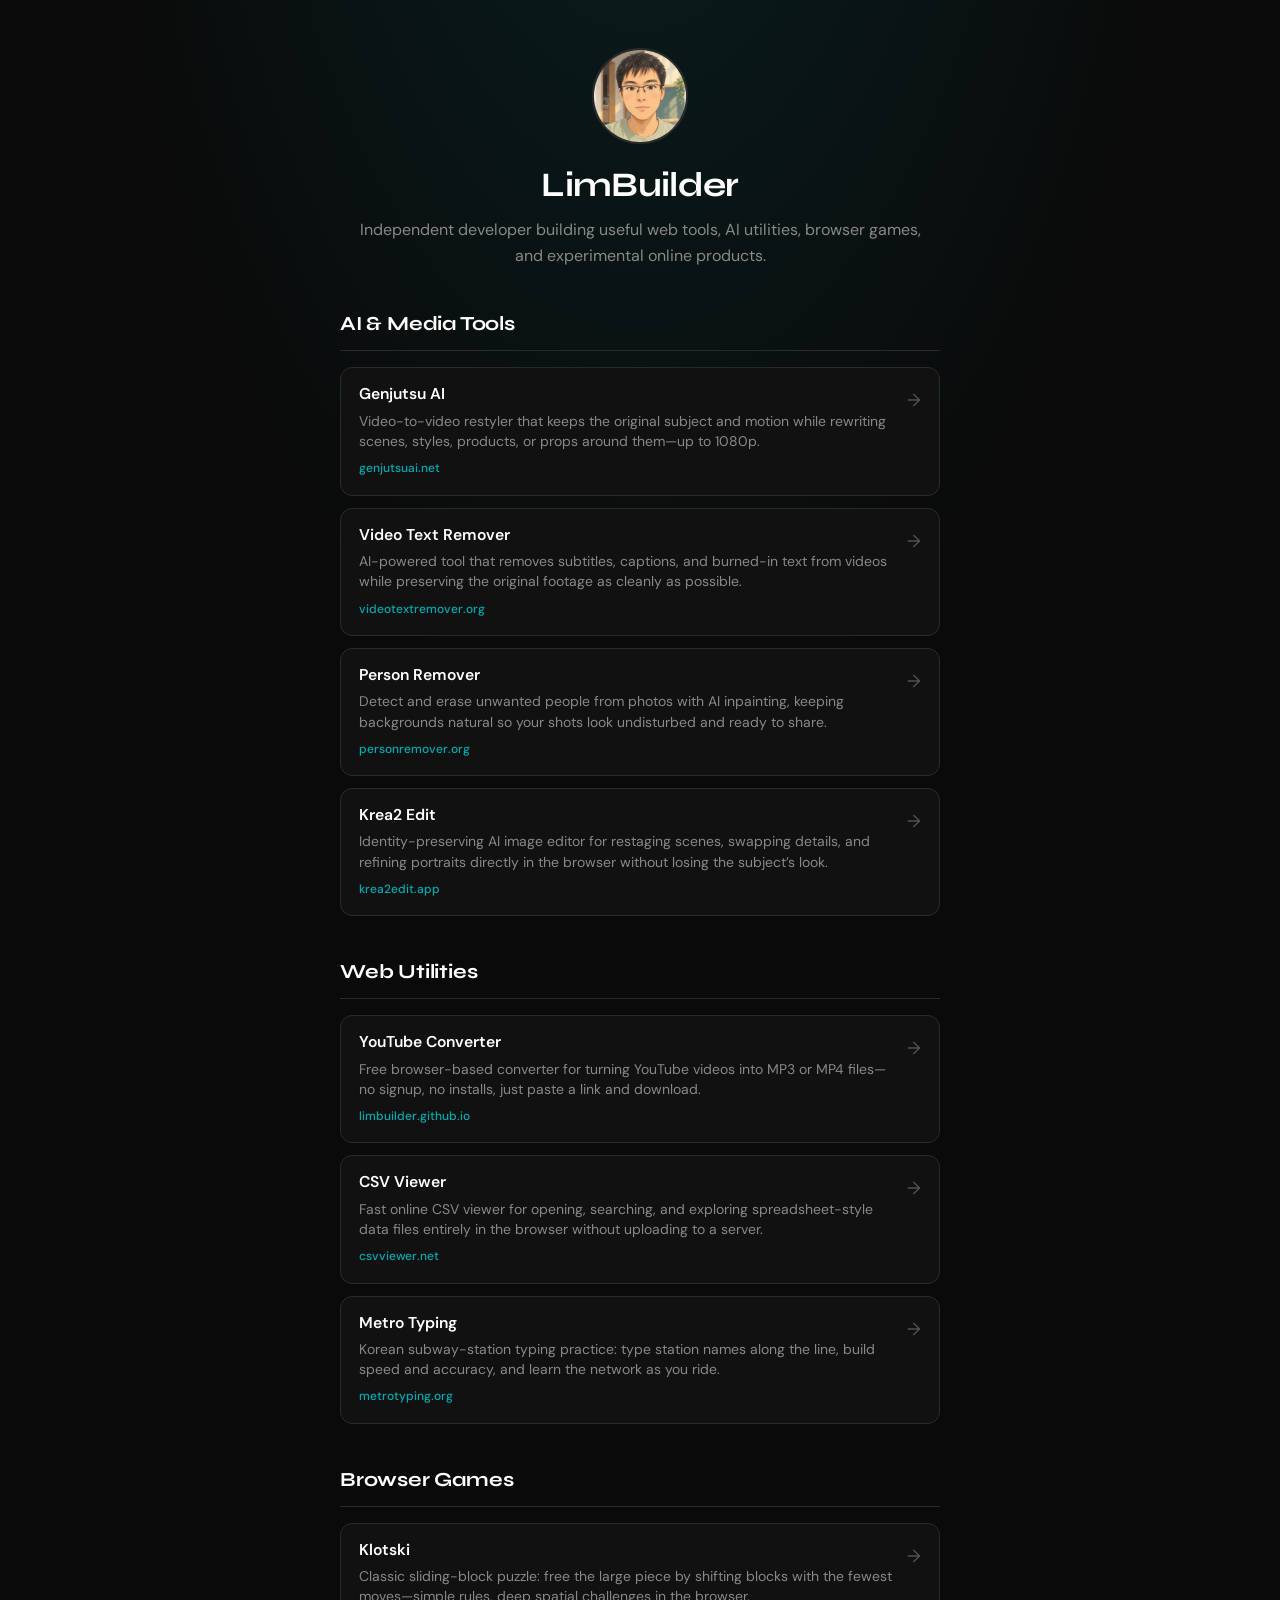
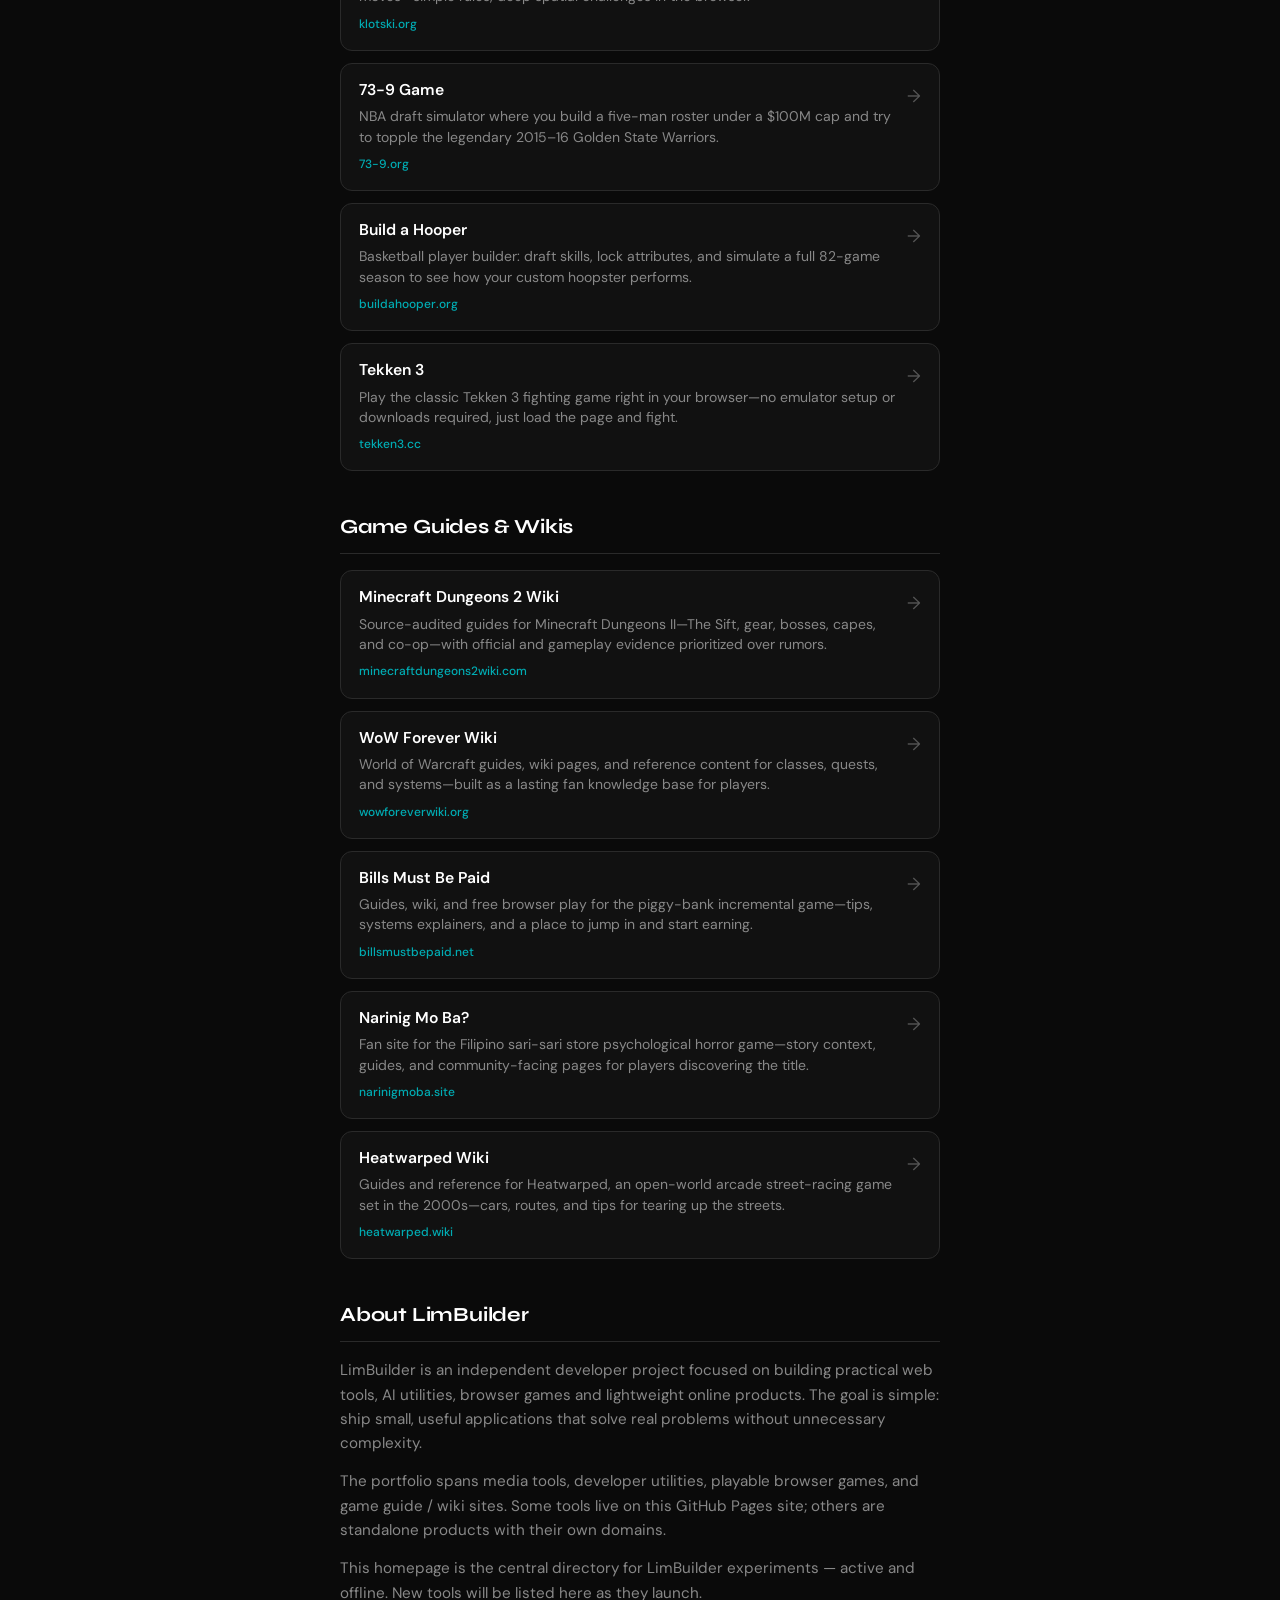
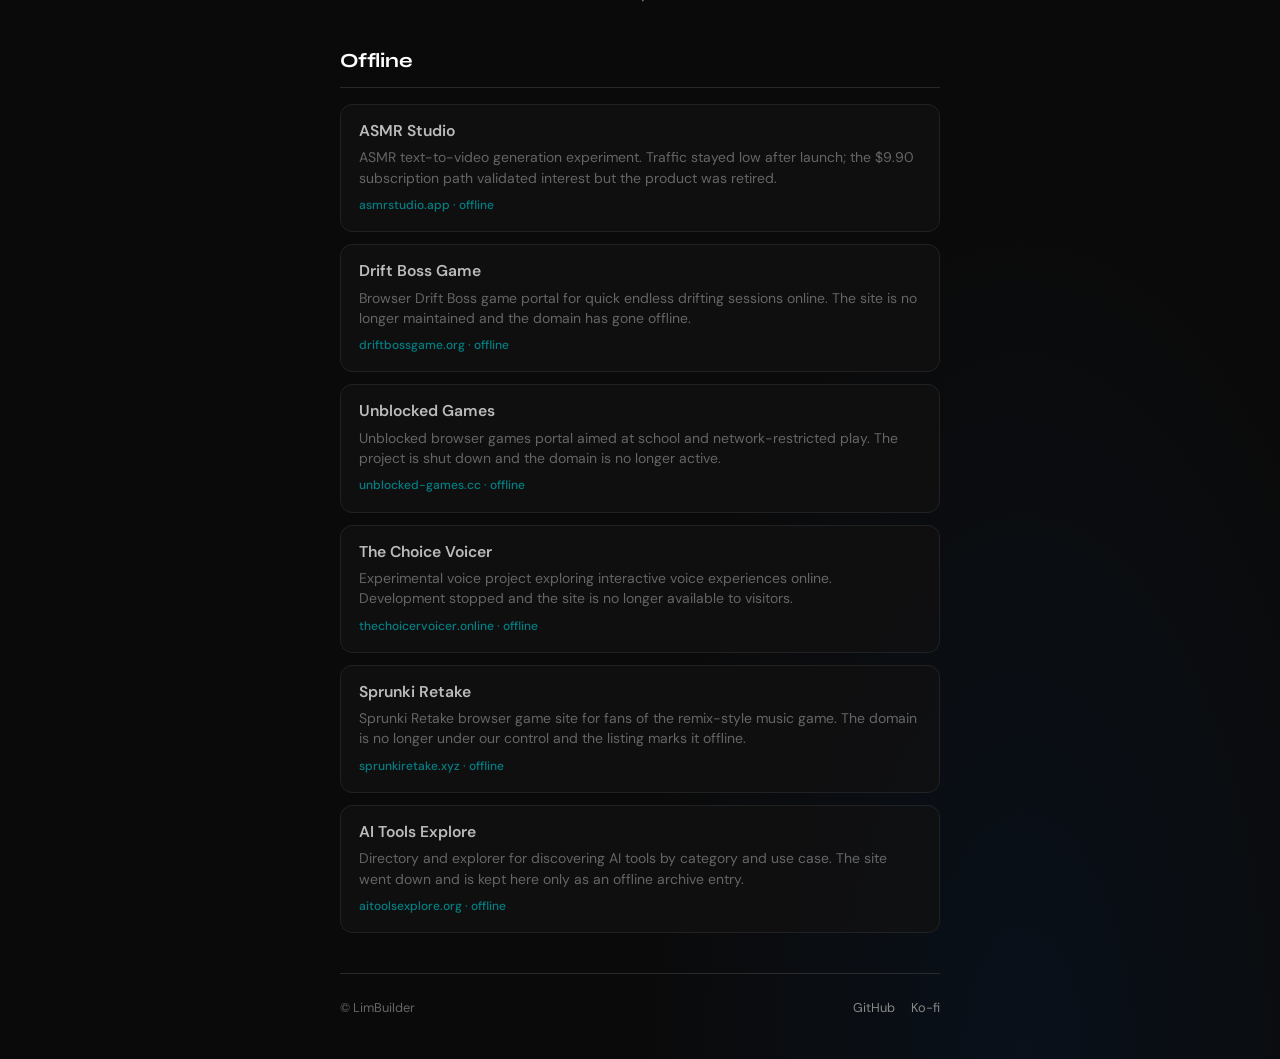
==== index.html @ 2c0d9dbd "feat: tag outbound project links with utm_source=limbuilder Co-authored-by: Cursor <cursoragent@curs" ====
<!DOCTYPE html>
<html lang="en">
<head>
  <meta charset="utf-8">
  <meta name="viewport" content="width=device-width, initial-scale=1">

  <title>LimBuilder - Web Tools, AI Tools &amp; Developer Experiments</title>
  <meta
    name="description"
    content="LimBuilder is an independent developer project hub featuring useful web tools, AI-powered utilities, browser games, and game guides."
  >
  <meta name="robots" content="index, follow">
  <link rel="canonical" href="https://limbuilder.github.io/">

  <meta name="google-site-verification" content="zpI_0-mNkgyWQJL0RUiXkuK_0MgeXlYWRO9-o27cleg">

  <meta property="og:title" content="LimBuilder - Web Tools &amp; AI Experiments">
  <meta
    property="og:description"
    content="Explore web tools, AI utilities, browser games and experimental products built by LimBuilder."
  >
  <meta property="og:url" content="https://limbuilder.github.io/">
  <meta property="og:type" content="website">
  <meta property="og:image" content="https://limbuilder.github.io/assets/images/og-image.png">
  <meta property="og:image:width" content="1280">
  <meta property="og:image:height" content="720">
  <meta property="og:site_name" content="LimBuilder">

  <meta name="twitter:card" content="summary_large_image">
  <meta name="twitter:title" content="LimBuilder - Web Tools &amp; AI Experiments">
  <meta
    name="twitter:description"
    content="Useful web tools, AI-powered utilities, browser games and developer experiments."
  >
  <meta name="twitter:image" content="https://limbuilder.github.io/assets/images/og-image.png">

  <link rel="icon" href="/assets/images/favicon.png" type="image/png">
  <link rel="preconnect" href="https://fonts.googleapis.com">
  <link rel="preconnect" href="https://fonts.gstatic.com" crossorigin>
  <link href="https://fonts.googleapis.com/css2?family=DM+Sans:opsz,wght@9..40,400;9..40,500;9..40,600&family=Syne:wght@600;700&display=swap" rel="stylesheet">
  <link rel="stylesheet" href="/assets/css/main.css">

  <script type="application/ld+json">
  {
    "@context": "https://schema.org",
    "@type": "WebSite",
    "name": "LimBuilder",
    "url": "https://limbuilder.github.io/",
    "description": "Web tools, AI utilities, browser games and developer experiments."
  }
  </script>
</head>
<body>
  <div class="page">
    <header>
      <img
        class="avatar"
        src="/assets/images/avatar.png"
        width="96"
        height="96"
        alt="LimBuilder avatar"
      >
      <h1>LimBuilder</h1>
      <p class="intro">
        Independent developer building useful web tools, AI utilities,
        browser games, and experimental online products.
      </p>
    </header>

    <main>
      <section aria-labelledby="ai-heading">
        <h2 id="ai-heading">AI &amp; Media Tools</h2>
        <ul class="projects">
          <li>
            <article>
              <a href="https://genjutsuai.net/?utm_source=limbuilder&utm_medium=referral" target="_blank" rel="noopener noreferrer">
                <div>
                  <h3>Genjutsu AI</h3>
                  <p class="desc">
                    Video-to-video restyler that keeps the original subject and motion while rewriting scenes, styles, products, or props around them—up to 1080p.
                  </p>
                  <span class="meta">genjutsuai.net</span>
                </div>
                <span class="arrow" aria-hidden="true">→</span>
              </a>
            </article>
          </li>
          <li>
            <article>
              <a href="https://videotextremover.org/?utm_source=limbuilder&utm_medium=referral" target="_blank" rel="noopener noreferrer">
                <div>
                  <h3>Video Text Remover</h3>
                  <p class="desc">
                    AI-powered tool that removes subtitles, captions, and burned-in text from videos while preserving the original footage as cleanly as possible.
                  </p>
                  <span class="meta">videotextremover.org</span>
                </div>
                <span class="arrow" aria-hidden="true">→</span>
              </a>
            </article>
          </li>
          <li>
            <article>
              <a href="https://personremover.org/?utm_source=limbuilder&utm_medium=referral" target="_blank" rel="noopener noreferrer">
                <div>
                  <h3>Person Remover</h3>
                  <p class="desc">
                    Detect and erase unwanted people from photos with AI inpainting, keeping backgrounds natural so your shots look undisturbed and ready to share.
                  </p>
                  <span class="meta">personremover.org</span>
                </div>
                <span class="arrow" aria-hidden="true">→</span>
              </a>
            </article>
          </li>
          <li>
            <article>
              <a href="https://krea2edit.app/?utm_source=limbuilder&utm_medium=referral" target="_blank" rel="noopener noreferrer">
                <div>
                  <h3>Krea2 Edit</h3>
                  <p class="desc">
                    Identity-preserving AI image editor for restaging scenes, swapping details, and refining portraits directly in the browser without losing the subject’s look.
                  </p>
                  <span class="meta">krea2edit.app</span>
                </div>
                <span class="arrow" aria-hidden="true">→</span>
              </a>
            </article>
          </li>
        </ul>
      </section>

      <section aria-labelledby="tools-heading">
        <h2 id="tools-heading">Web Utilities</h2>
        <ul class="projects">
          <li>
            <article>
              <a href="/yt-converter/">
                <div>
                  <h3>YouTube Converter</h3>
                  <p class="desc">
                    Free browser-based converter for turning YouTube videos into MP3 or MP4 files—no signup, no installs, just paste a link and download.
                  </p>
                  <span class="meta">limbuilder.github.io</span>
                </div>
                <span class="arrow" aria-hidden="true">→</span>
              </a>
            </article>
          </li>
          <li>
            <article>
              <a href="https://csvviewer.net/?utm_source=limbuilder&utm_medium=referral" target="_blank" rel="noopener noreferrer">
                <div>
                  <h3>CSV Viewer</h3>
                  <p class="desc">
                    Fast online CSV viewer for opening, searching, and exploring spreadsheet-style data files entirely in the browser without uploading to a server.
                  </p>
                  <span class="meta">csvviewer.net</span>
                </div>
                <span class="arrow" aria-hidden="true">→</span>
              </a>
            </article>
          </li>
          <li>
            <article>
              <a href="https://metrotyping.org/?utm_source=limbuilder&utm_medium=referral" target="_blank" rel="noopener noreferrer">
                <div>
                  <h3>Metro Typing</h3>
                  <p class="desc">
                    Korean subway-station typing practice: type station names along the line, build speed and accuracy, and learn the network as you ride.
                  </p>
                  <span class="meta">metrotyping.org</span>
                </div>
                <span class="arrow" aria-hidden="true">→</span>
              </a>
            </article>
          </li>
        </ul>
      </section>

      <section aria-labelledby="games-heading">
        <h2 id="games-heading">Browser Games</h2>
        <ul class="projects">
          <li>
            <article>
              <a href="https://klotski.org/?utm_source=limbuilder&utm_medium=referral" target="_blank" rel="noopener noreferrer">
                <div>
                  <h3>Klotski</h3>
                  <p class="desc">
                    Classic sliding-block puzzle: free the large piece by shifting blocks with the fewest moves—simple rules, deep spatial challenges in the browser.
                  </p>
                  <span class="meta">klotski.org</span>
                </div>
                <span class="arrow" aria-hidden="true">→</span>
              </a>
            </article>
          </li>
          <li>
            <article>
              <a href="https://73-9.org/?utm_source=limbuilder&utm_medium=referral" target="_blank" rel="noopener noreferrer">
                <div>
                  <h3>73-9 Game</h3>
                  <p class="desc">
                    NBA draft simulator where you build a five-man roster under a $100M cap and try to topple the legendary 2015–16 Golden State Warriors.
                  </p>
                  <span class="meta">73-9.org</span>
                </div>
                <span class="arrow" aria-hidden="true">→</span>
              </a>
            </article>
          </li>
          <li>
            <article>
              <a href="https://buildahooper.org/?utm_source=limbuilder&utm_medium=referral" target="_blank" rel="noopener noreferrer">
                <div>
                  <h3>Build a Hooper</h3>
                  <p class="desc">
                    Basketball player builder: draft skills, lock attributes, and simulate a full 82-game season to see how your custom hoopster performs.
                  </p>
                  <span class="meta">buildahooper.org</span>
                </div>
                <span class="arrow" aria-hidden="true">→</span>
              </a>
            </article>
          </li>
          <li>
            <article>
              <a href="https://tekken3.cc/?utm_source=limbuilder&utm_medium=referral" target="_blank" rel="noopener noreferrer">
                <div>
                  <h3>Tekken 3</h3>
                  <p class="desc">
                    Play the classic Tekken 3 fighting game right in your browser—no emulator setup or downloads required, just load the page and fight.
                  </p>
                  <span class="meta">tekken3.cc</span>
                </div>
                <span class="arrow" aria-hidden="true">→</span>
              </a>
            </article>
          </li>
        </ul>
      </section>

      <section aria-labelledby="wikis-heading">
        <h2 id="wikis-heading">Game Guides &amp; Wikis</h2>
        <ul class="projects">
          <li>
            <article>
              <a href="https://minecraftdungeons2wiki.com/?utm_source=limbuilder&utm_medium=referral" target="_blank" rel="noopener noreferrer">
                <div>
                  <h3>Minecraft Dungeons 2 Wiki</h3>
                  <p class="desc">
                    Source-audited guides for Minecraft Dungeons II—The Sift, gear, bosses, capes, and co-op—with official and gameplay evidence prioritized over rumors.
                  </p>
                  <span class="meta">minecraftdungeons2wiki.com</span>
                </div>
                <span class="arrow" aria-hidden="true">→</span>
              </a>
            </article>
          </li>
          <li>
            <article>
              <a href="https://wowforeverwiki.org/?utm_source=limbuilder&utm_medium=referral" target="_blank" rel="noopener noreferrer">
                <div>
                  <h3>WoW Forever Wiki</h3>
                  <p class="desc">
                    World of Warcraft guides, wiki pages, and reference content for classes, quests, and systems—built as a lasting fan knowledge base for players.
                  </p>
                  <span class="meta">wowforeverwiki.org</span>
                </div>
                <span class="arrow" aria-hidden="true">→</span>
              </a>
            </article>
          </li>
          <li>
            <article>
              <a href="https://billsmustbepaid.net/?utm_source=limbuilder&utm_medium=referral" target="_blank" rel="noopener noreferrer">
                <div>
                  <h3>Bills Must Be Paid</h3>
                  <p class="desc">
                    Guides, wiki, and free browser play for the piggy-bank incremental game—tips, systems explainers, and a place to jump in and start earning.
                  </p>
                  <span class="meta">billsmustbepaid.net</span>
                </div>
                <span class="arrow" aria-hidden="true">→</span>
              </a>
            </article>
          </li>
          <li>
            <article>
              <a href="https://narinigmoba.site/?utm_source=limbuilder&utm_medium=referral" target="_blank" rel="noopener noreferrer">
                <div>
                  <h3>Narinig Mo Ba?</h3>
                  <p class="desc">
                    Fan site for the Filipino sari-sari store psychological horror game—story context, guides, and community-facing pages for players discovering the title.
                  </p>
                  <span class="meta">narinigmoba.site</span>
                </div>
                <span class="arrow" aria-hidden="true">→</span>
              </a>
            </article>
          </li>
          <li>
            <article>
              <a href="https://heatwarped.wiki/?utm_source=limbuilder&utm_medium=referral" target="_blank" rel="noopener noreferrer">
                <div>
                  <h3>Heatwarped Wiki</h3>
                  <p class="desc">
                    Guides and reference for Heatwarped, an open-world arcade street-racing game set in the 2000s—cars, routes, and tips for tearing up the streets.
                  </p>
                  <span class="meta">heatwarped.wiki</span>
                </div>
                <span class="arrow" aria-hidden="true">→</span>
              </a>
            </article>
          </li>
        </ul>
      </section>

      <section class="about" aria-labelledby="about-heading">
        <h2 id="about-heading">About LimBuilder</h2>
        <p>
          LimBuilder is an independent developer project focused on building
          practical web tools, AI utilities, browser games and lightweight
          online products. The goal is simple: ship small, useful applications
          that solve real problems without unnecessary complexity.
        </p>
        <p>
          The portfolio spans media tools, developer utilities, playable
          browser games, and game guide / wiki sites. Some tools live on this
          GitHub Pages site; others are standalone products with their own domains.
        </p>
        <p>
          This homepage is the central directory for LimBuilder experiments —
          active and offline. New tools will be listed here as they launch.
        </p>
      </section>

      <section aria-labelledby="offline-heading">
        <h2 id="offline-heading">Offline</h2>
        <ul class="projects">
          <li>
            <article>
              <div class="project-dead">
                <div>
                  <h3>ASMR Studio</h3>
                  <p class="desc">
                    ASMR text-to-video generation experiment. Traffic stayed low after launch; the $9.90 subscription path validated interest but the product was retired.
                  </p>
                  <span class="meta">asmrstudio.app · offline</span>
                </div>
              </div>
            </article>
          </li>
          <li>
            <article>
              <div class="project-dead">
                <div>
                  <h3>Drift Boss Game</h3>
                  <p class="desc">
                    Browser Drift Boss game portal for quick endless drifting sessions online. The site is no longer maintained and the domain has gone offline.
                  </p>
                  <span class="meta">driftbossgame.org · offline</span>
                </div>
              </div>
            </article>
          </li>
          <li>
            <article>
              <div class="project-dead">
                <div>
                  <h3>Unblocked Games</h3>
                  <p class="desc">
                    Unblocked browser games portal aimed at school and network-restricted play. The project is shut down and the domain is no longer active.
                  </p>
                  <span class="meta">unblocked-games.cc · offline</span>
                </div>
              </div>
            </article>
          </li>
          <li>
            <article>
              <div class="project-dead">
                <div>
                  <h3>The Choice Voicer</h3>
                  <p class="desc">
                    Experimental voice project exploring interactive voice experiences online. Development stopped and the site is no longer available to visitors.
                  </p>
                  <span class="meta">thechoicervoicer.online · offline</span>
                </div>
              </div>
            </article>
          </li>
          <li>
            <article>
              <div class="project-dead">
                <div>
                  <h3>Sprunki Retake</h3>
                  <p class="desc">
                    Sprunki Retake browser game site for fans of the remix-style music game. The domain is no longer under our control and the listing marks it offline.
                  </p>
                  <span class="meta">sprunkiretake.xyz · offline</span>
                </div>
              </div>
            </article>
          </li>
          <li>
            <article>
              <div class="project-dead">
                <div>
                  <h3>AI Tools Explore</h3>
                  <p class="desc">
                    Directory and explorer for discovering AI tools by category and use case. The site went down and is kept here only as an offline archive entry.
                  </p>
                  <span class="meta">aitoolsexplore.org · offline</span>
                </div>
              </div>
            </article>
          </li>
        </ul>
      </section>
    </main>

    <footer>
      <span>© LimBuilder</span>
      <nav aria-label="External links">
        <a href="https://github.com/limbuilder" target="_blank" rel="noopener noreferrer">GitHub</a>
        <a href="https://ko-fi.com/V7V815V9PG" target="_blank" rel="noopener noreferrer">Ko-fi</a>
      </nav>
    </footer>
  </div>
</body>
</html>
---- assets/css/main.css ----
:root {
  --bg: #0a0a0a;
  --surface: #111;
  --border: #2a2a2a;
  --text: #fff;
  --muted: #888;
  --accent: #00acb3;
  --max: 640px;
}

*,
*::before,
*::after {
  box-sizing: border-box;
}

html,
body {
  margin: 0;
  min-height: 100%;
}

body {
  font-family: "DM Sans", system-ui, sans-serif;
  color: var(--text);
  background:
    radial-gradient(ellipse 80% 50% at 50% -10%, rgba(0, 172, 179, 0.14), transparent 55%),
    radial-gradient(ellipse 60% 40% at 80% 100%, rgba(0, 96, 224, 0.08), transparent 50%),
    var(--bg);
  line-height: 1.6;
}

.page {
  width: 100%;
  max-width: var(--max);
  margin: 0 auto;
  padding: 48px 20px 40px;
}

header {
  text-align: center;
  margin-bottom: 40px;
  animation: rise-in 0.7s ease both;
}

.avatar {
  width: 96px;
  height: 96px;
  border-radius: 50%;
  object-fit: cover;
  border: 2px solid var(--border);
  display: block;
  margin: 0 auto 20px;
  animation:
    rise-in 0.7s ease both,
    breathe 4.5s ease-in-out 0.9s infinite;
}

h1 {
  font-family: Syne, system-ui, sans-serif;
  font-weight: 700;
  font-size: clamp(1.75rem, 5vw, 2.15rem);
  letter-spacing: -0.02em;
  margin: 0 0 12px;
  line-height: 1.2;
}

.intro {
  margin: 0 auto;
  max-width: 36em;
  color: var(--muted);
  font-size: 1rem;
}

main {
  animation: rise-in 0.7s ease 0.12s both;
}

section {
  margin-bottom: 40px;
}

h2 {
  font-family: Syne, system-ui, sans-serif;
  font-weight: 700;
  font-size: 1.25rem;
  letter-spacing: -0.01em;
  margin: 0 0 16px;
  padding-bottom: 10px;
  border-bottom: 1px solid var(--border);
}

.projects {
  list-style: none;
  margin: 0;
  padding: 0;
  display: grid;
  gap: 12px;
}

.projects article {
  margin: 0;
}

.projects a,
.project-dead {
  display: flex;
  align-items: flex-start;
  justify-content: space-between;
  gap: 12px;
  padding: 16px 18px;
  text-decoration: none;
  color: inherit;
  background: var(--surface);
  border: 1px solid var(--border);
  border-radius: 12px;
  transition:
    border-color 0.2s ease,
    background 0.2s ease;
}

.project-dead {
  opacity: 0.72;
}

.project-dead .meta {
  color: #666;
}

.projects a:hover,
.projects a:focus-visible {
  border-color: var(--accent);
  background: #121616;
  outline: none;
}

.projects a:focus-visible {
  box-shadow: 0 0 0 3px rgba(0, 172, 179, 0.35);
}

.projects h3 {
  margin: 0;
  font-family: "DM Sans", system-ui, sans-serif;
  font-weight: 600;
  font-size: 0.98rem;
  line-height: 1.3;
}

.projects .desc {
  margin: 6px 0 0;
  color: var(--muted);
  font-size: 0.875rem;
  font-weight: 400;
  line-height: 1.45;
}

.projects .meta {
  display: block;
  margin-top: 8px;
  color: var(--accent);
  font-size: 0.75rem;
  font-weight: 500;
}

.projects .arrow {
  color: #555;
  font-size: 1.1rem;
  transition: transform 0.2s ease, color 0.2s ease;
  flex-shrink: 0;
  margin-top: 2px;
}

.projects a:hover .arrow,
.projects a:focus-visible .arrow {
  transform: translateX(4px);
  color: var(--accent);
}

.about p {
  margin: 0 0 14px;
  color: var(--muted);
  font-size: 0.95rem;
}

.about p:last-child {
  margin-bottom: 0;
}

footer {
  margin-top: 8px;
  padding-top: 24px;
  border-top: 1px solid var(--border);
  color: #666;
  font-size: 0.8rem;
  animation: rise-in 0.7s ease 0.24s both;
  display: flex;
  flex-wrap: wrap;
  align-items: center;
  justify-content: space-between;
  gap: 12px;
}

footer nav {
  display: flex;
  gap: 16px;
}

footer a {
  color: var(--muted);
  text-decoration: none;
  transition: color 0.2s ease;
}

footer a:hover,
footer a:focus-visible {
  color: var(--accent);
  outline: none;
}

@keyframes rise-in {
  from {
    opacity: 0;
    transform: translateY(10px);
  }
  to {
    opacity: 1;
    transform: translateY(0);
  }
}

@keyframes breathe {
  0%,
  100% {
    border-color: var(--border);
    box-shadow: 0 0 0 0 rgba(0, 172, 179, 0);
  }
  50% {
    border-color: rgba(0, 172, 179, 0.55);
    box-shadow: 0 0 0 4px rgba(0, 172, 179, 0.08);
  }
}

@media (prefers-reduced-motion: reduce) {
  .avatar,
  header,
  main,
  footer {
    animation: none;
  }

  .projects a,
  .projects .arrow,
  footer a {
    transition: none;
  }
}
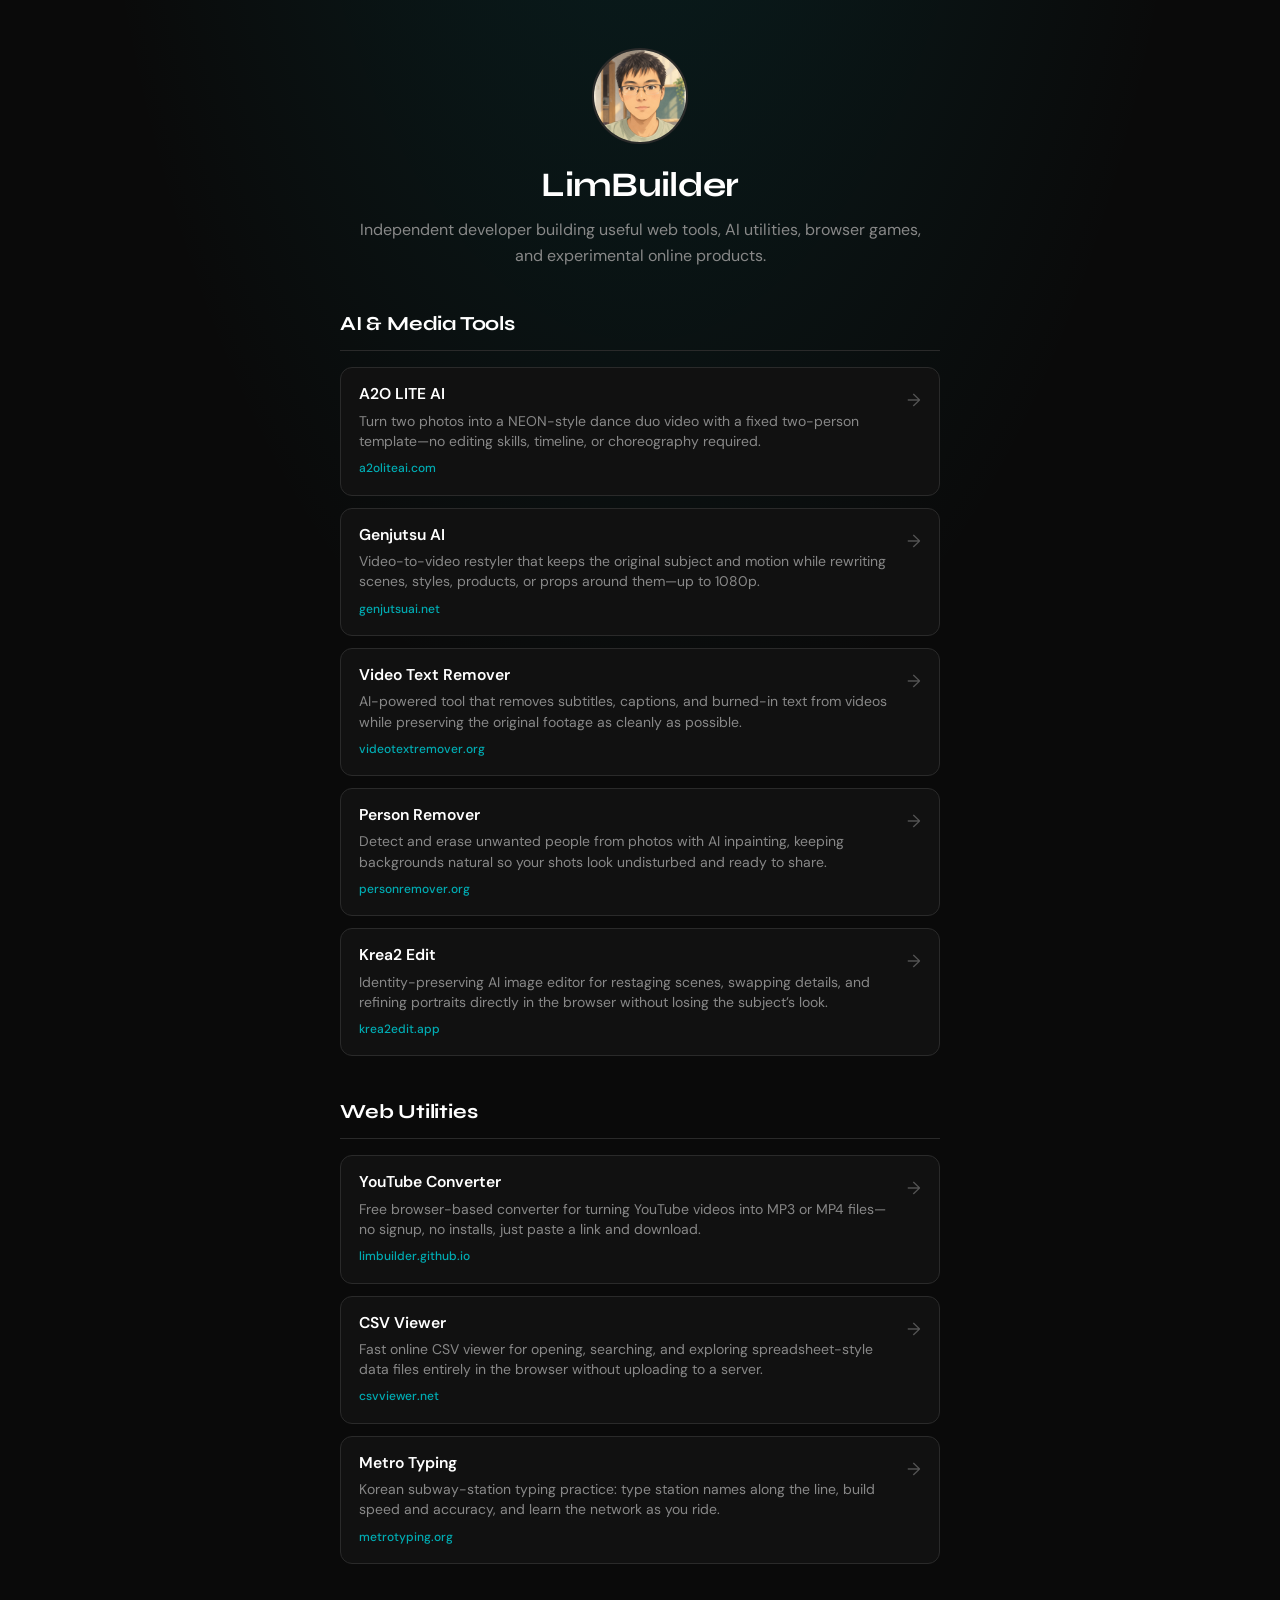
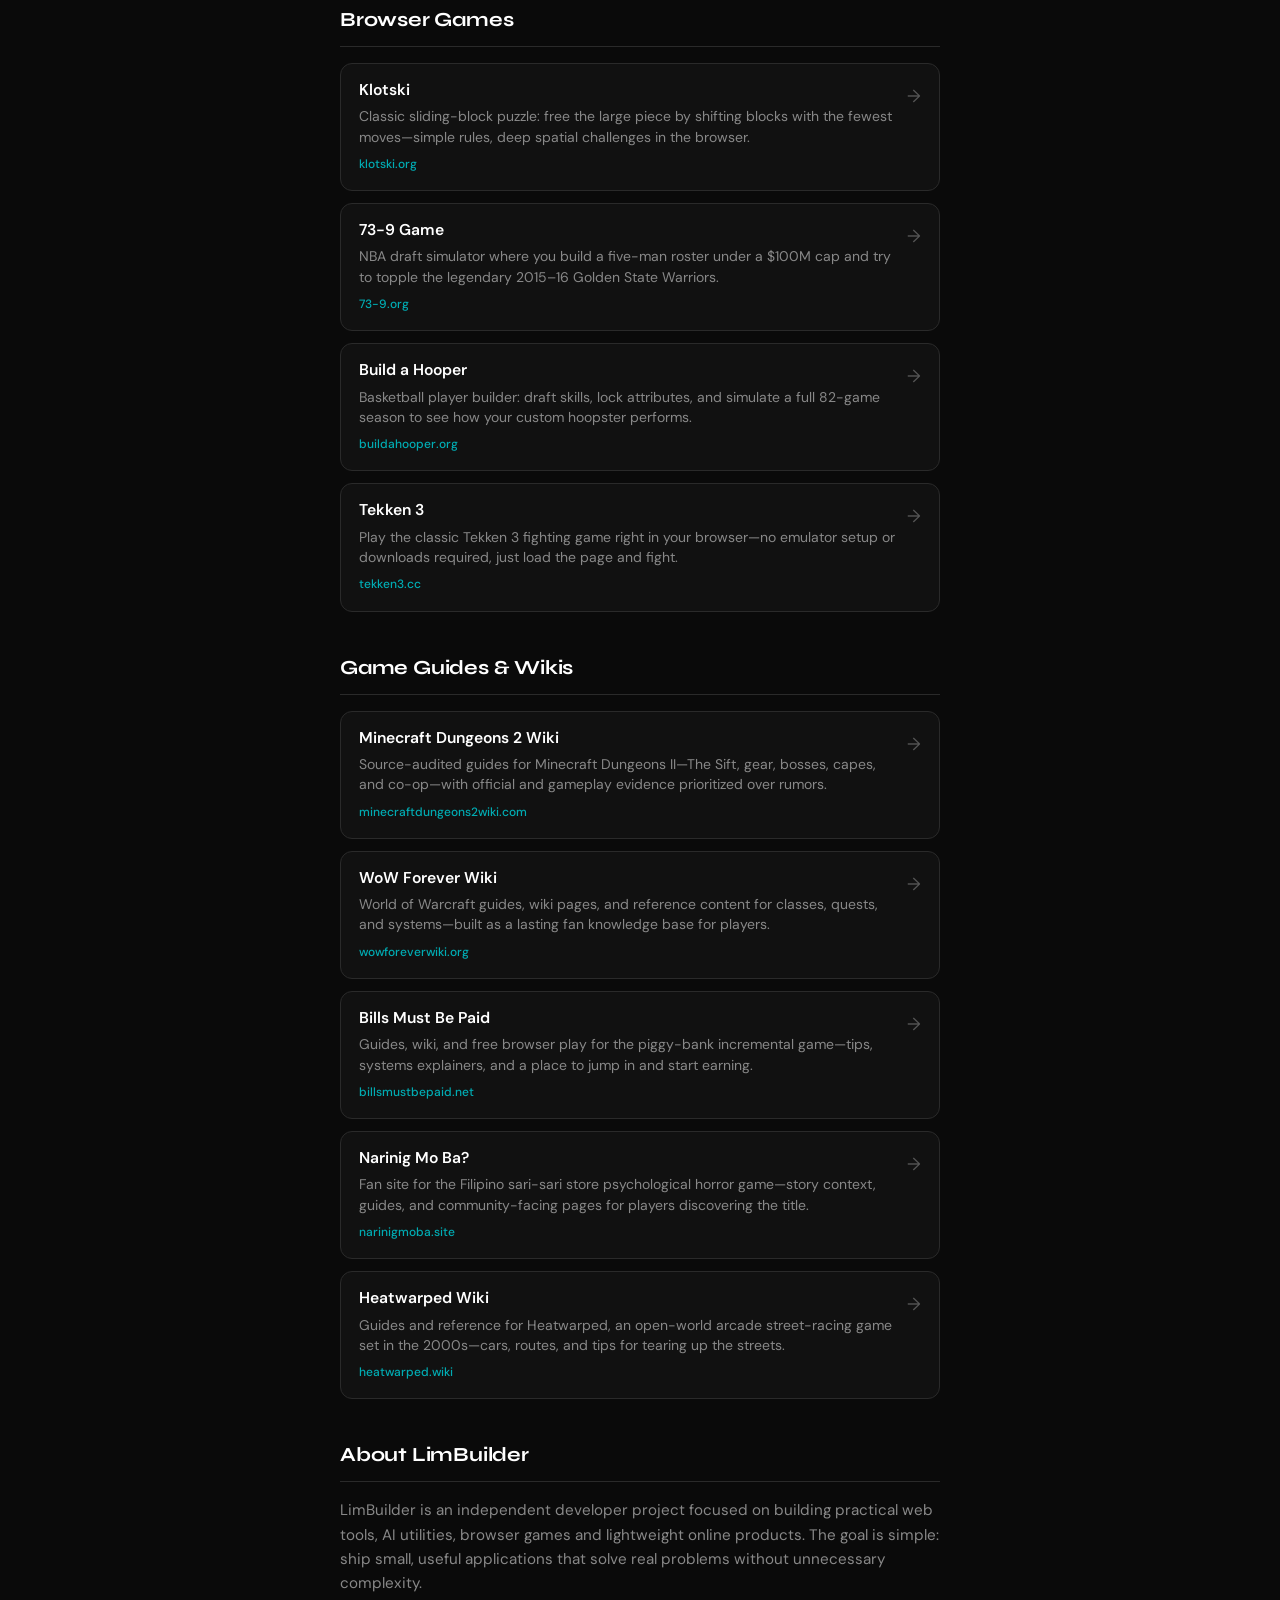
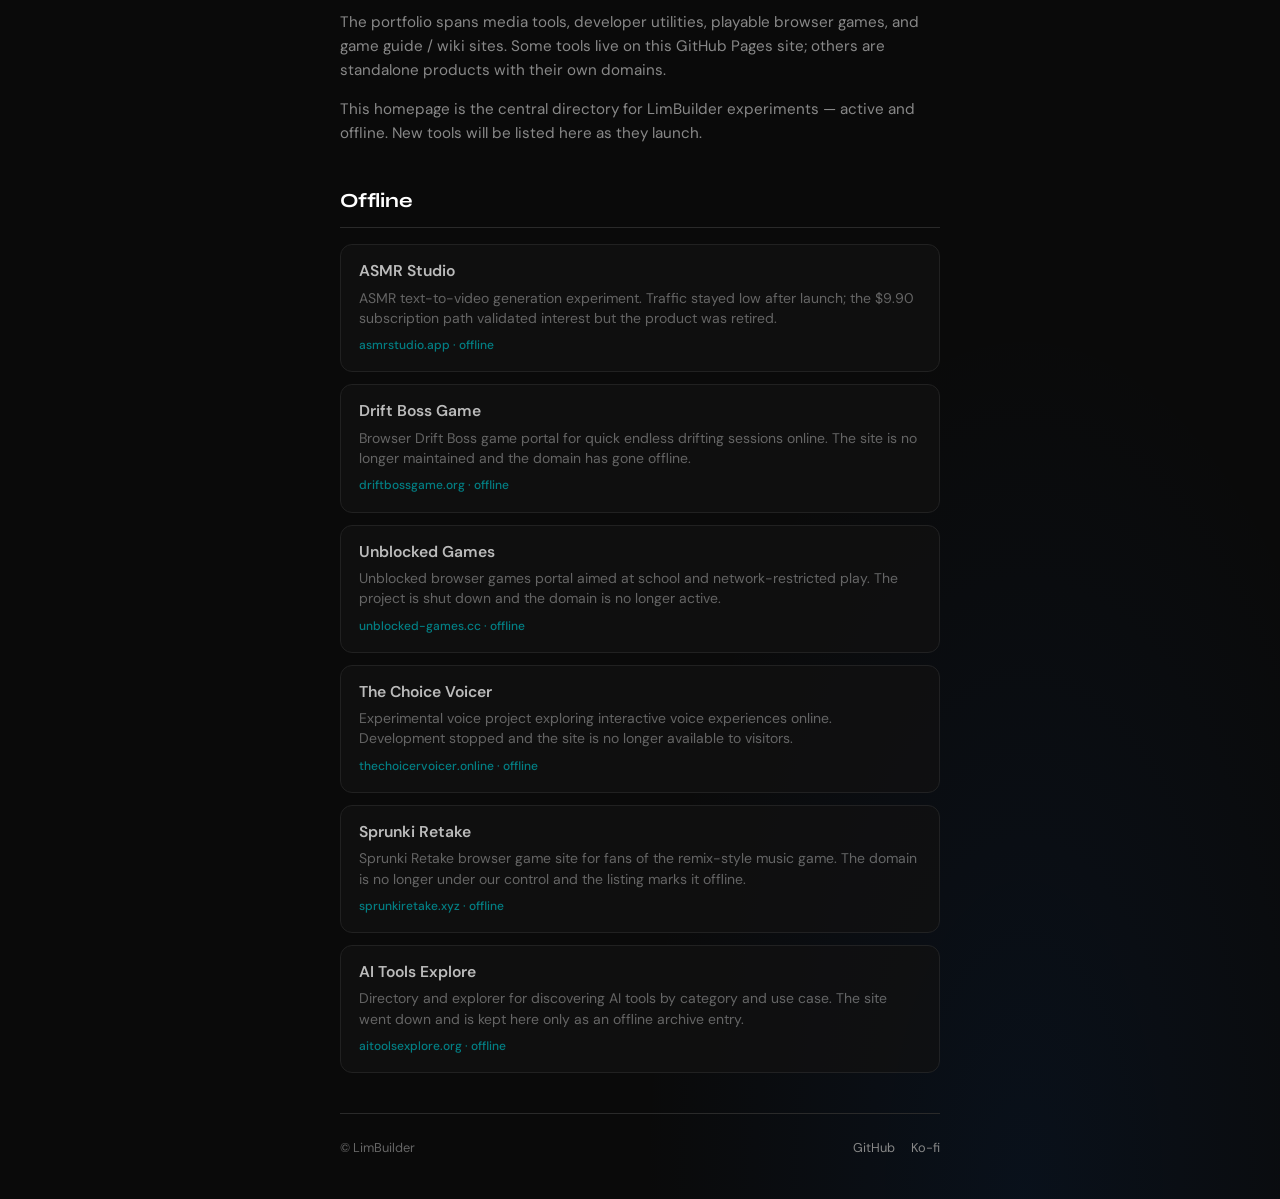
==== commit d7ae4c5f: "feat: add A2O LITE AI dance video generator to the portfolio Co-authored-by: Cursor <cursoragent@cur" ====
--- a/index.html
+++ b/index.html
@@ -73,6 +73,20 @@
         <ul class="projects">
           <li>
             <article>
+              <a href="https://a2oliteai.com/?utm_source=limbuilder&utm_medium=referral" target="_blank" rel="noopener noreferrer">
+                <div>
+                  <h3>A2O LITE AI</h3>
+                  <p class="desc">
+                    Turn two photos into a NEON-style dance duo video with a fixed two-person template—no editing skills, timeline, or choreography required.
+                  </p>
+                  <span class="meta">a2oliteai.com</span>
+                </div>
+                <span class="arrow" aria-hidden="true">→</span>
+              </a>
+            </article>
+          </li>
+          <li>
+            <article>
               <a href="https://genjutsuai.net/?utm_source=limbuilder&utm_medium=referral" target="_blank" rel="noopener noreferrer">
                 <div>
                   <h3>Genjutsu AI</h3>
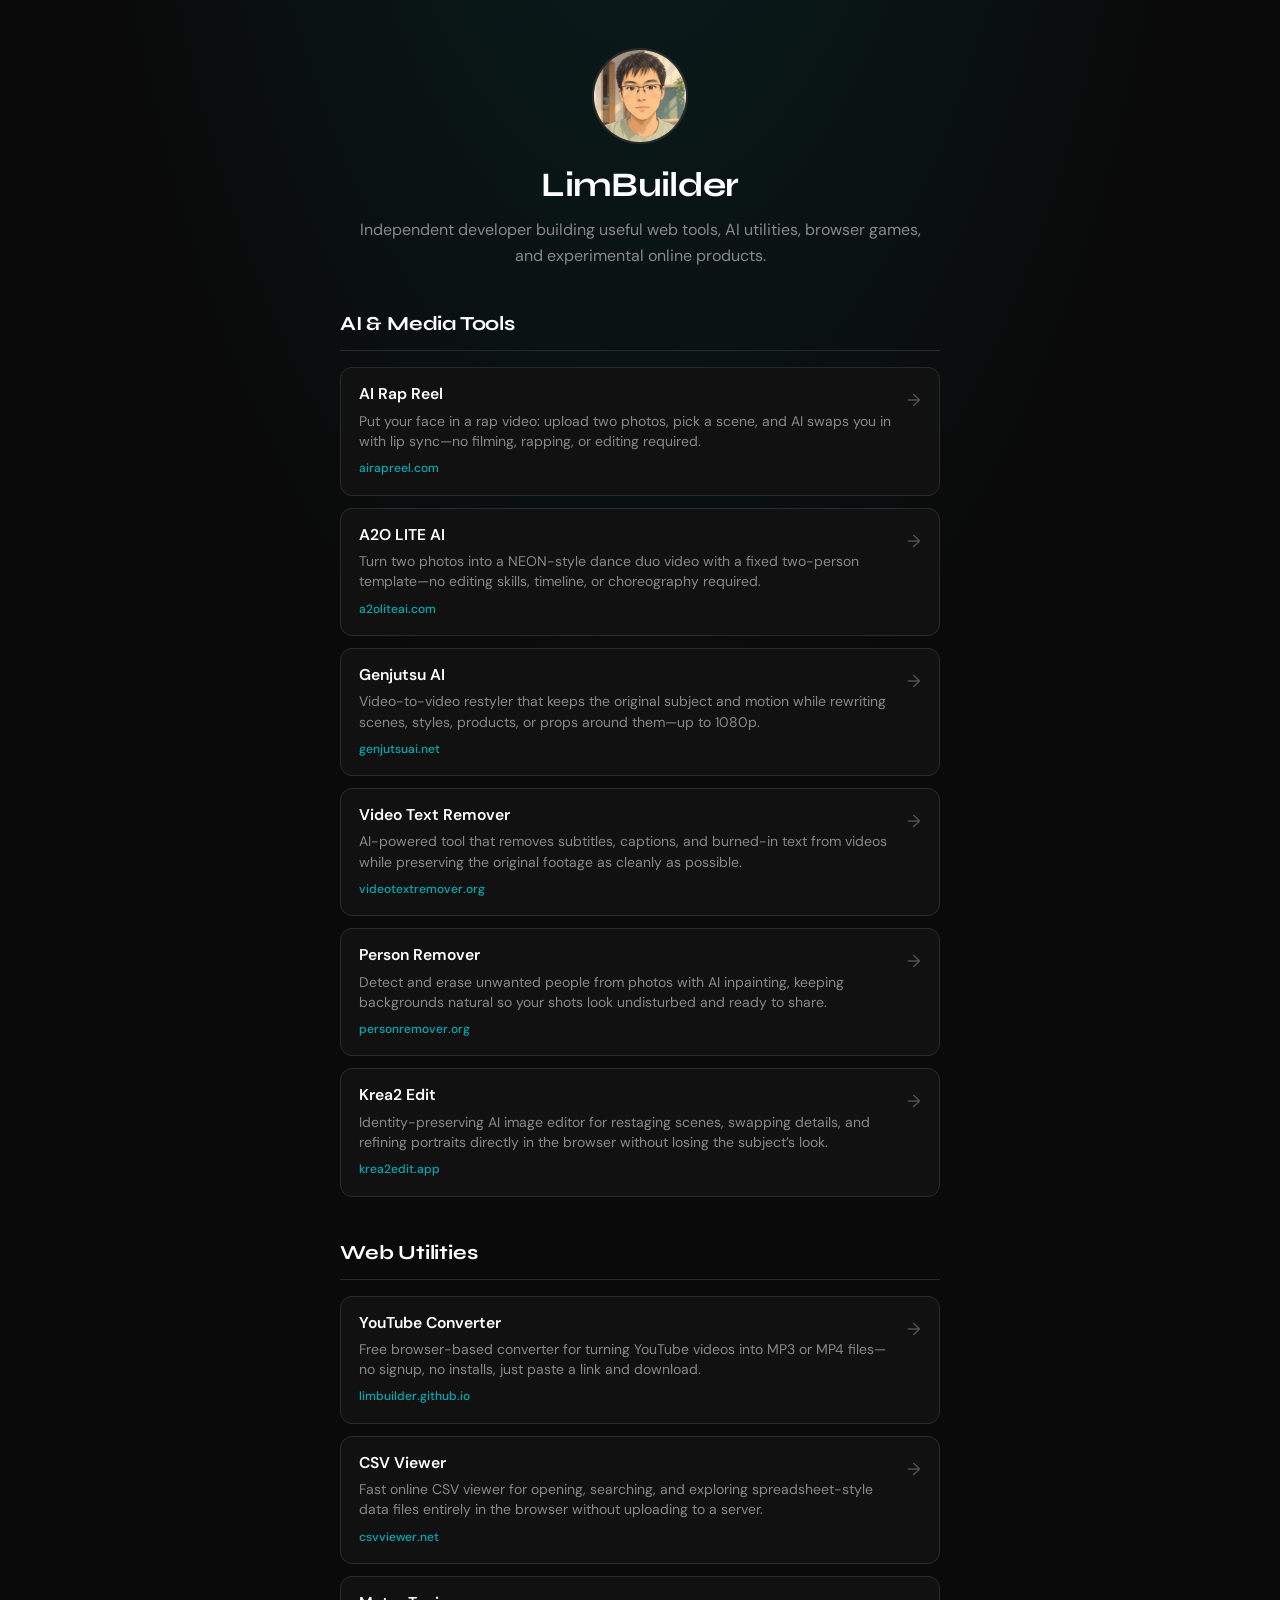
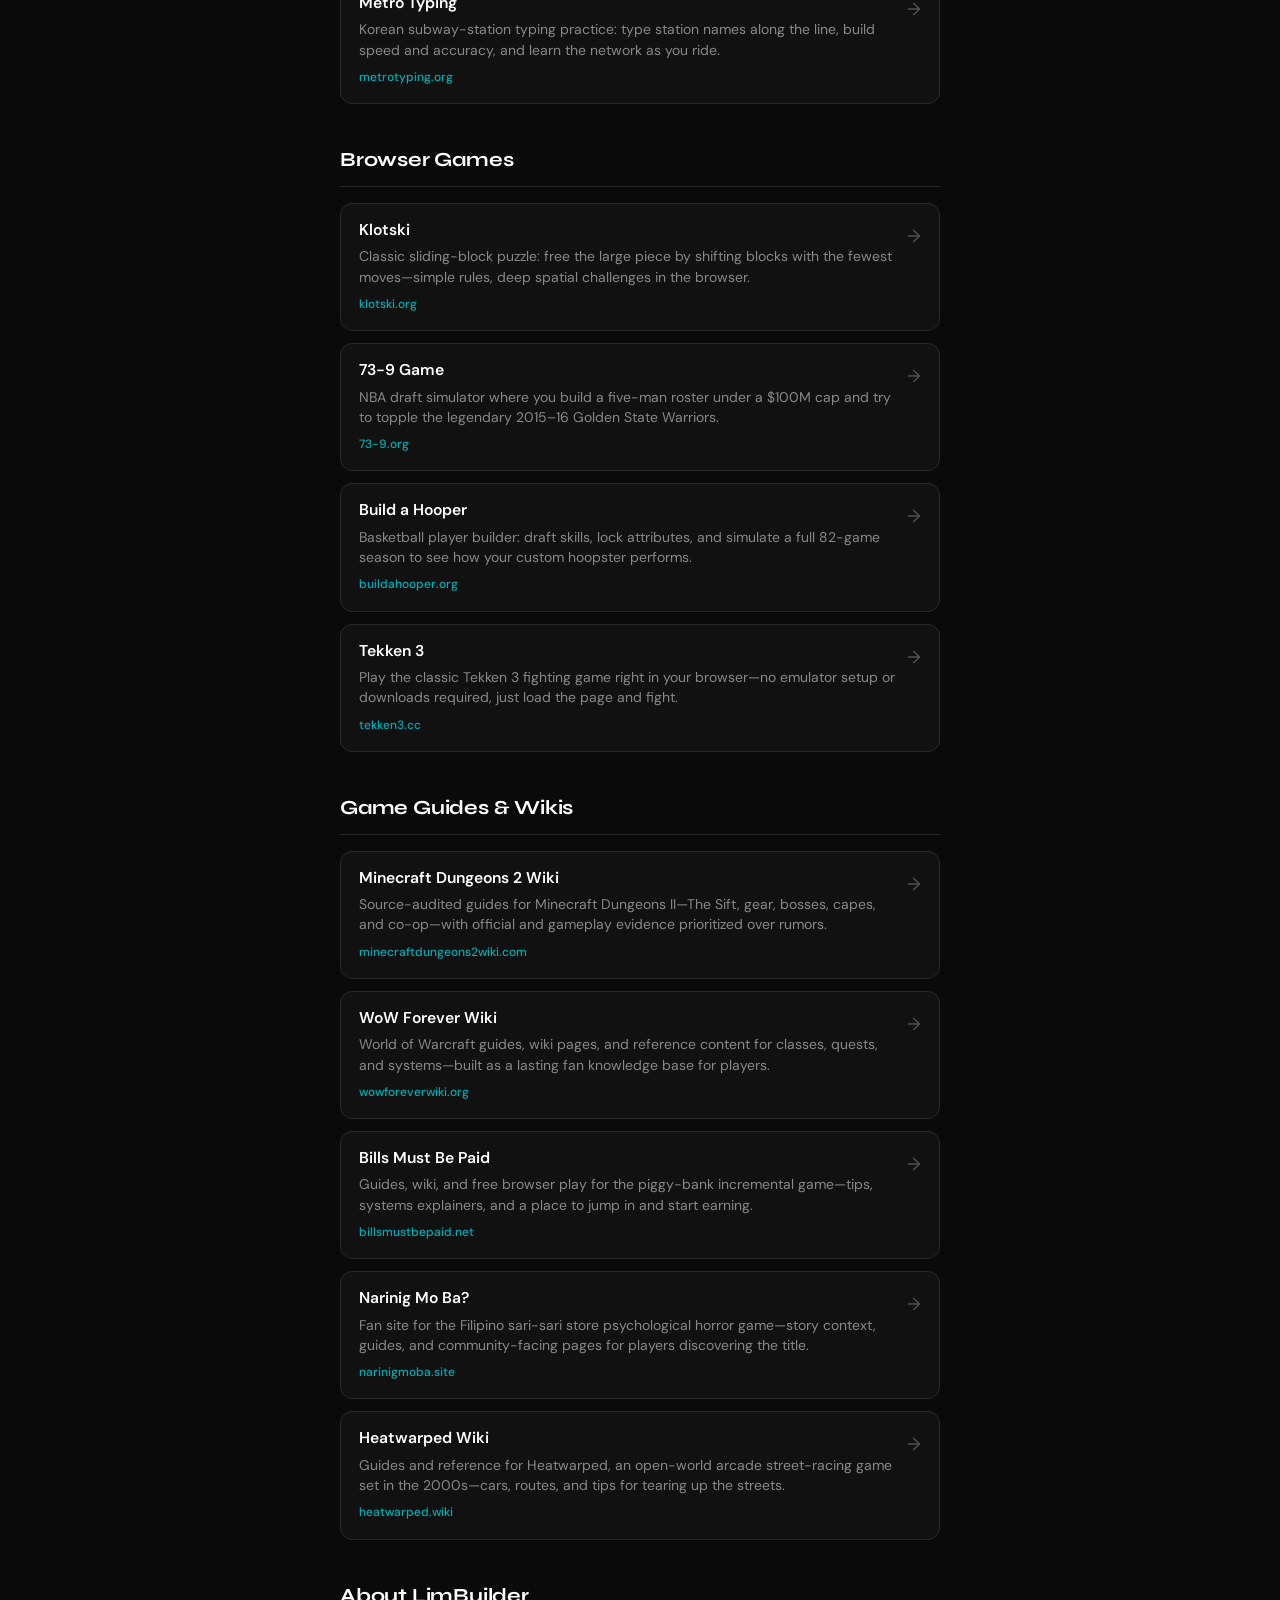
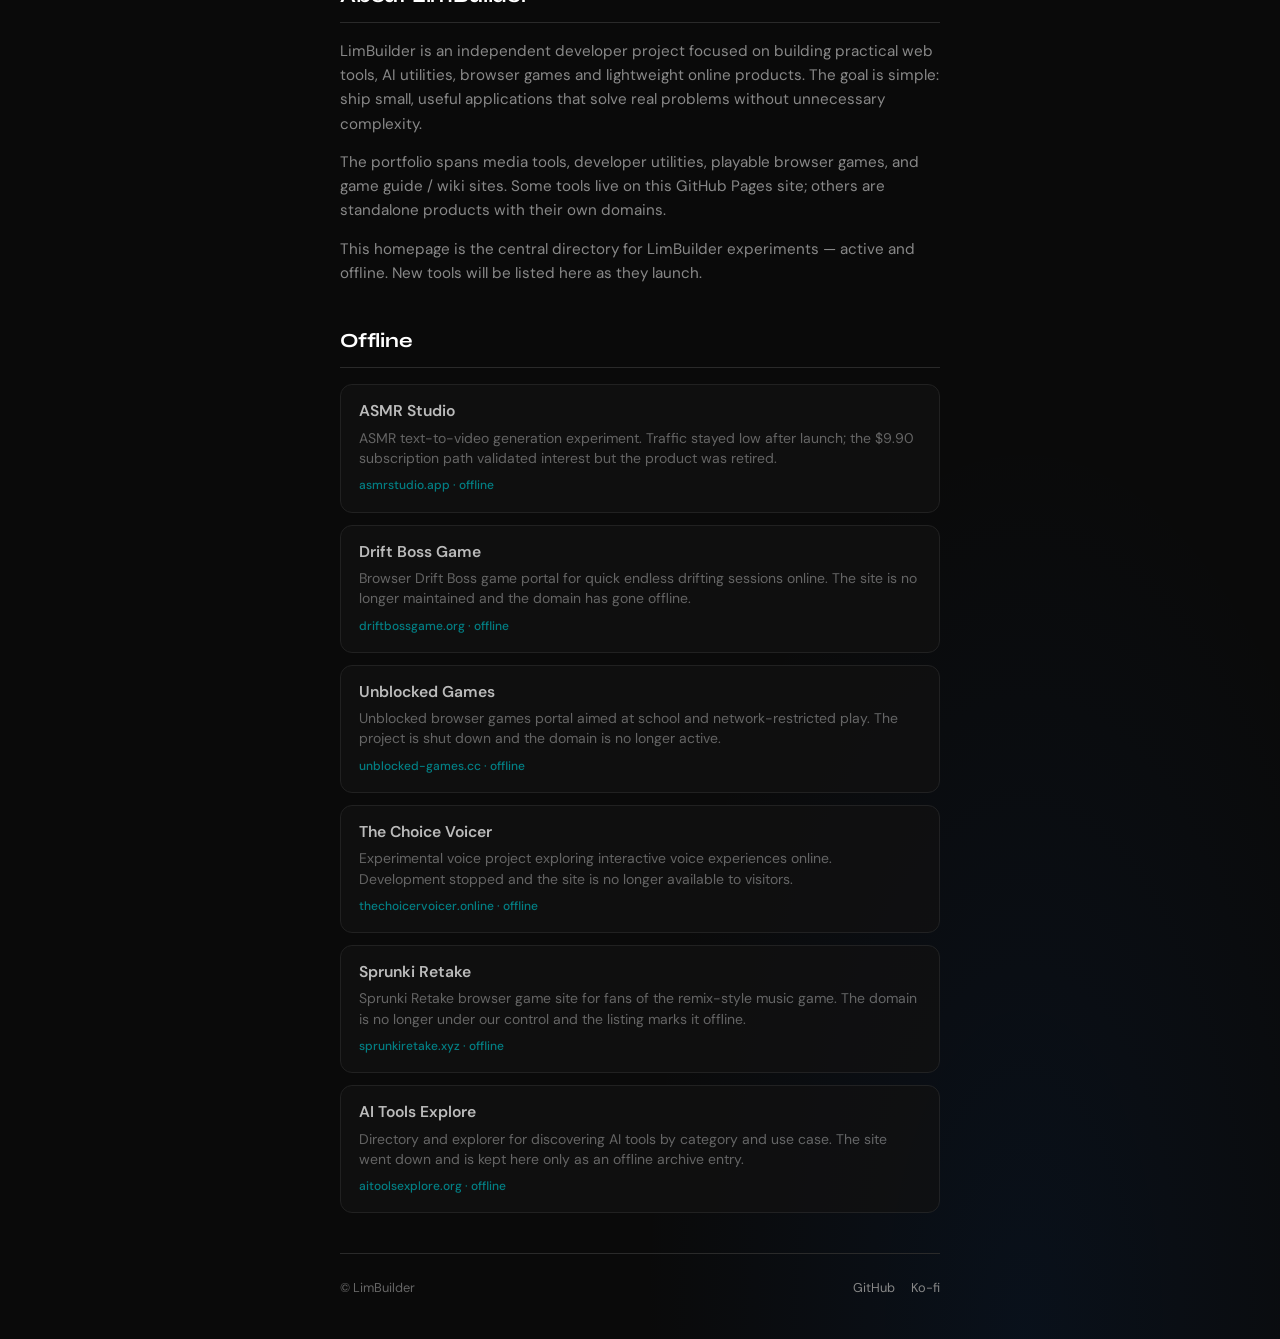
==== commit b34a4185: "feat: add AI Rap Reel to the AI & Media Tools portfolio Co-authored-by: Cursor <cursoragent@cursor.c" ====
--- a/index.html
+++ b/index.html
@@ -73,6 +73,20 @@
         <ul class="projects">
           <li>
             <article>
+              <a href="https://airapreel.com/?utm_source=limbuilder&utm_medium=referral" target="_blank" rel="noopener noreferrer">
+                <div>
+                  <h3>AI Rap Reel</h3>
+                  <p class="desc">
+                    Put your face in a rap video: upload two photos, pick a scene, and AI swaps you in with lip sync—no filming, rapping, or editing required.
+                  </p>
+                  <span class="meta">airapreel.com</span>
+                </div>
+                <span class="arrow" aria-hidden="true">→</span>
+              </a>
+            </article>
+          </li>
+          <li>
+            <article>
               <a href="https://a2oliteai.com/?utm_source=limbuilder&utm_medium=referral" target="_blank" rel="noopener noreferrer">
                 <div>
                   <h3>A2O LITE AI</h3>
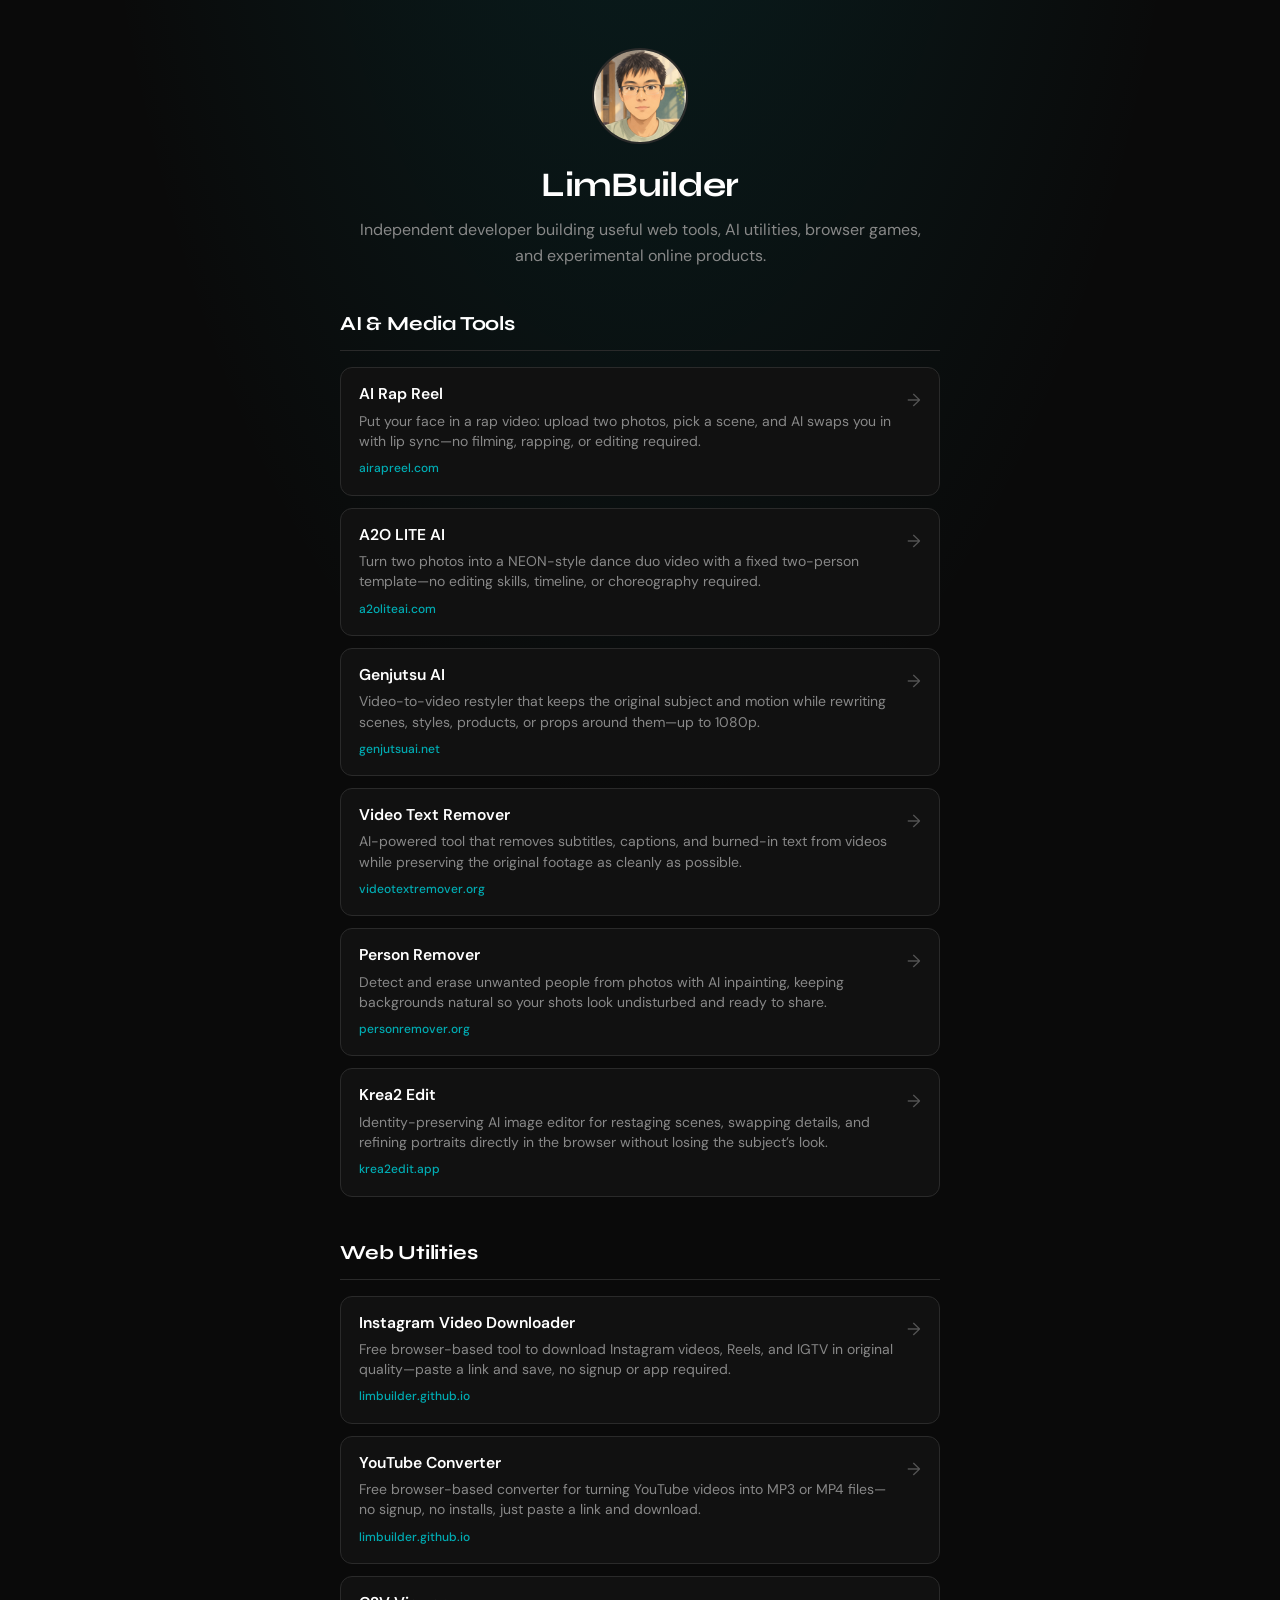
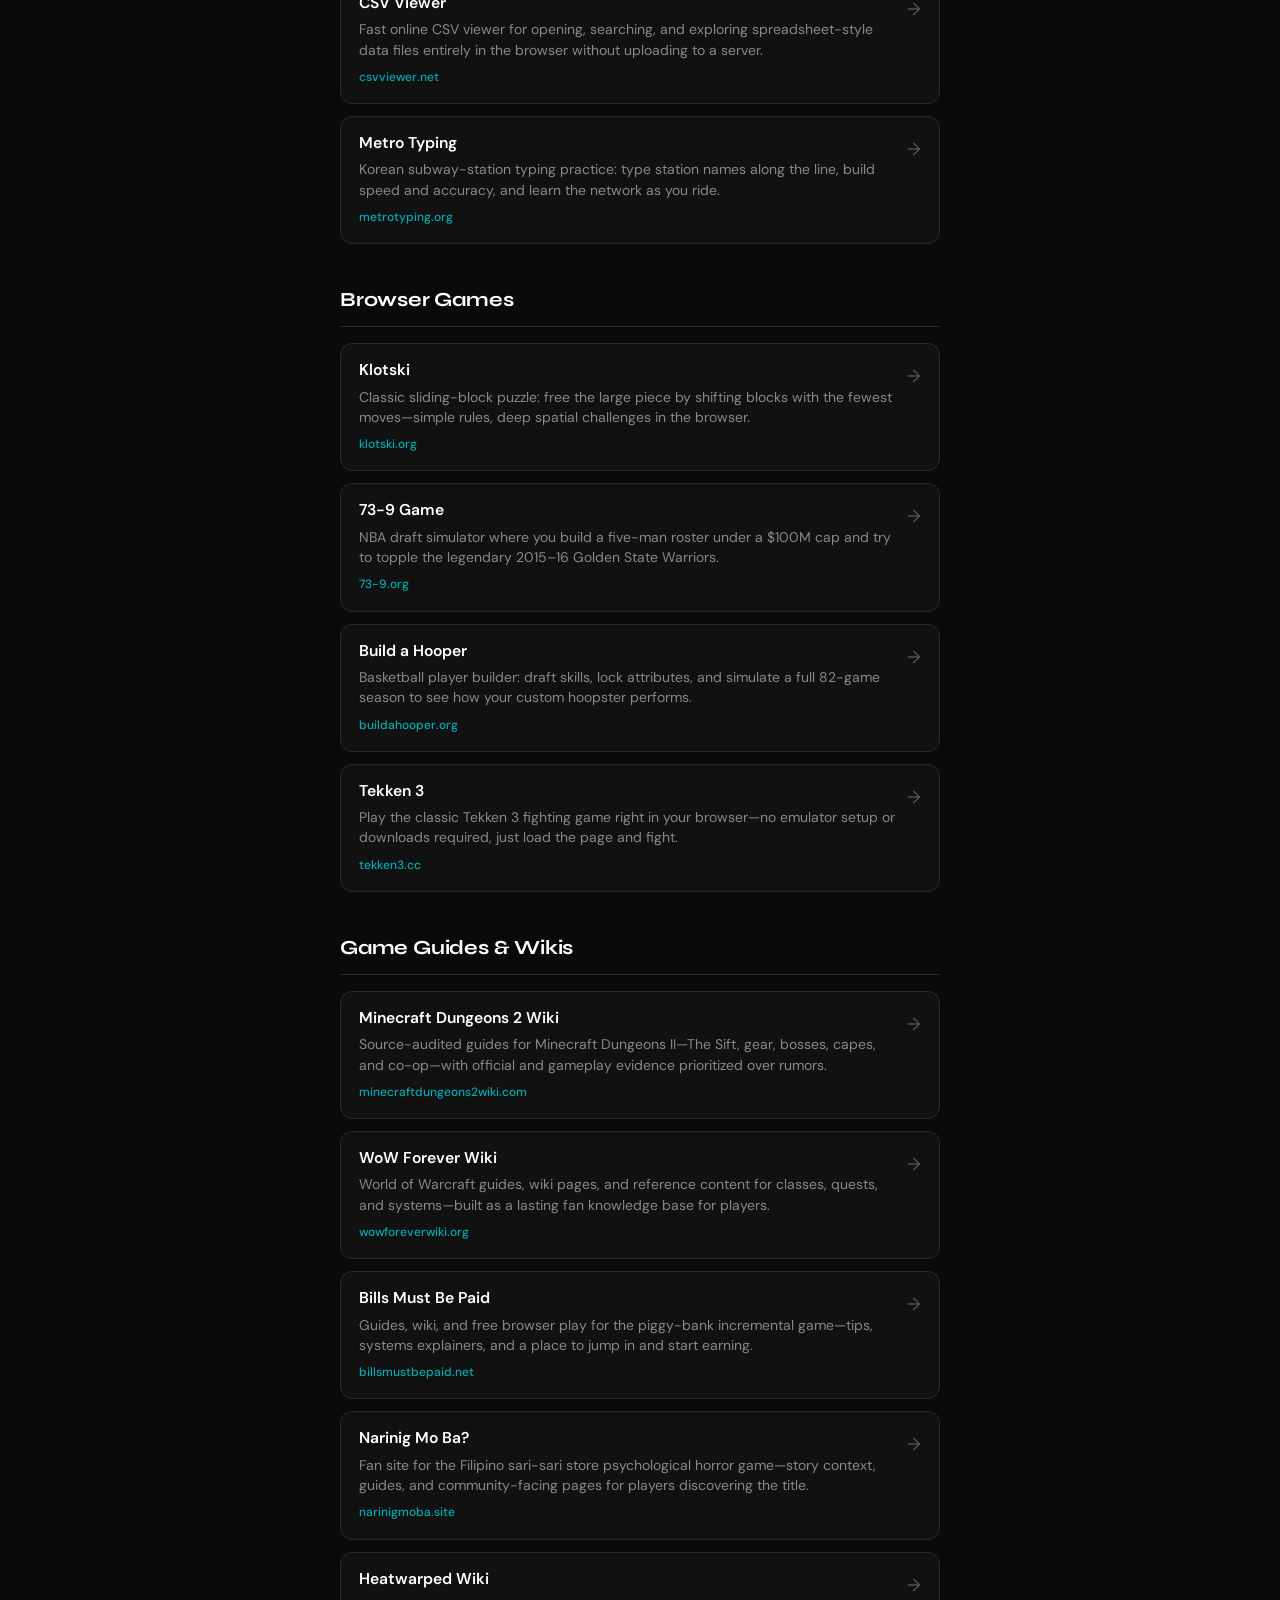
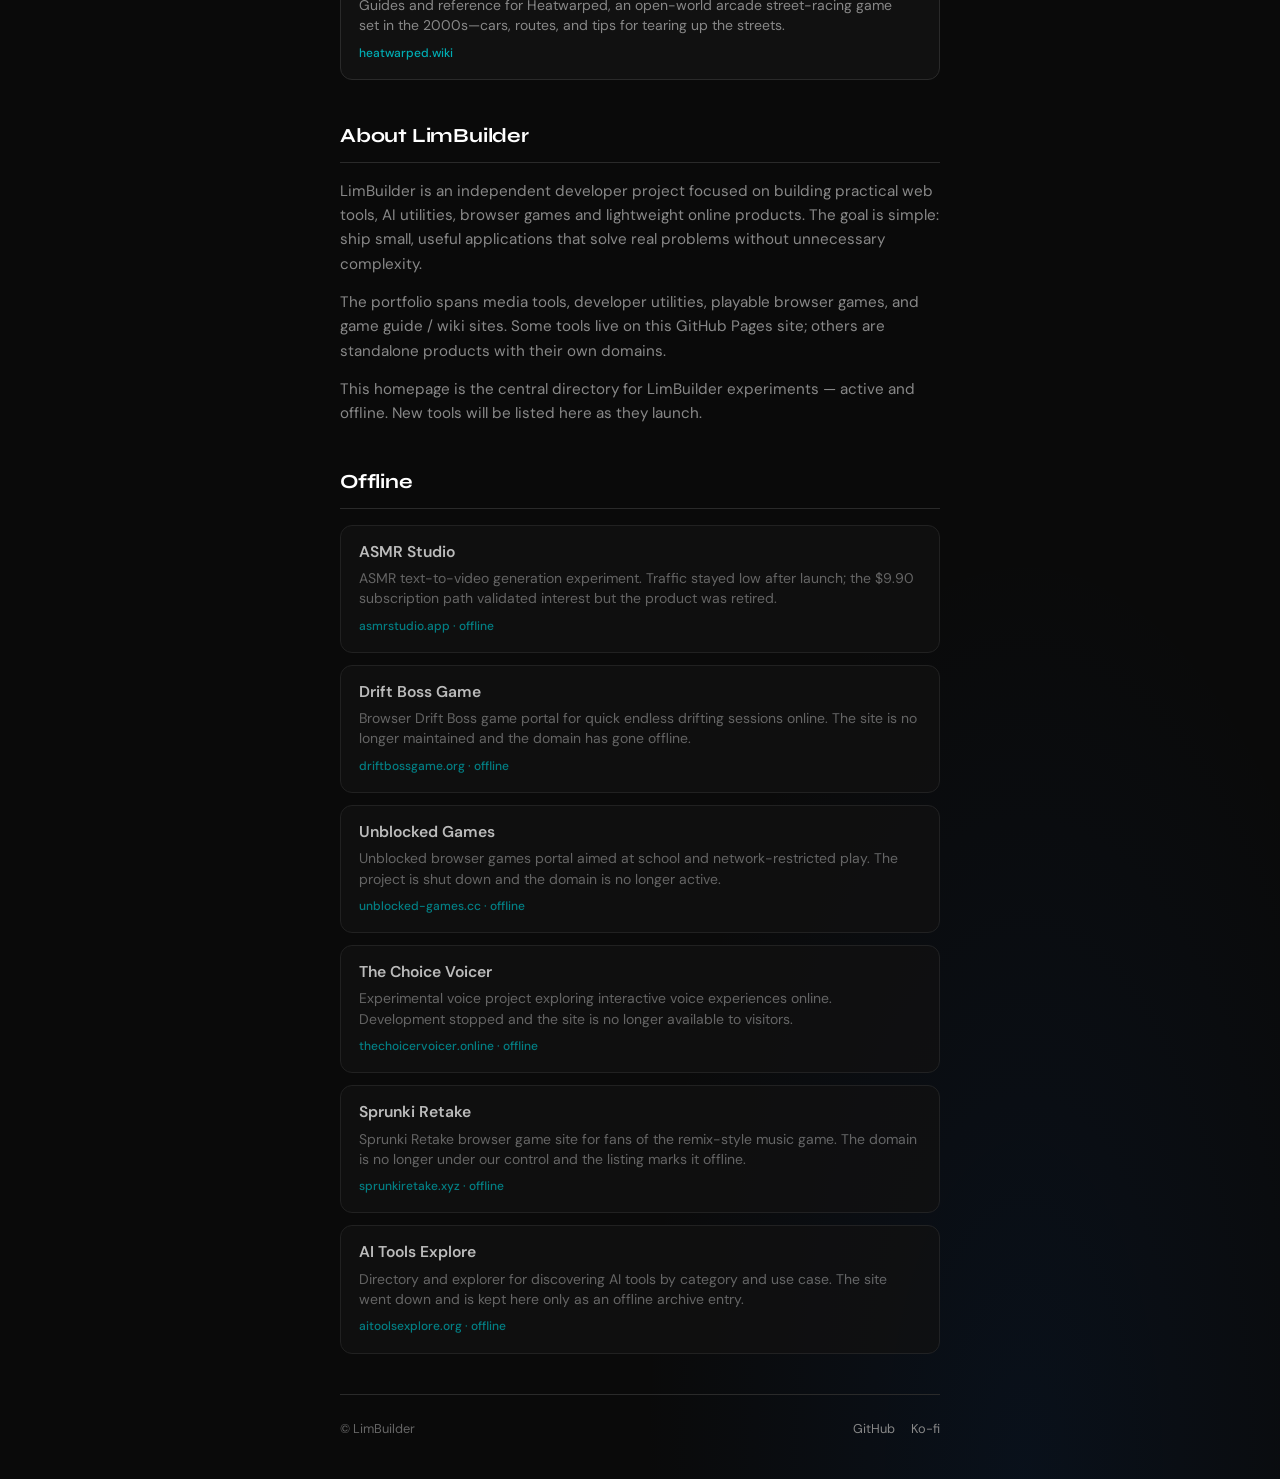
==== commit c247eec9: "feat: list Instagram Video Downloader in Web Utilities Co-authored-by: Cursor <cursoragent@cursor.co" ====
--- a/index.html
+++ b/index.html
@@ -163,6 +163,20 @@
         <ul class="projects">
           <li>
             <article>
+              <a href="/instagram-video-downloader/">
+                <div>
+                  <h3>Instagram Video Downloader</h3>
+                  <p class="desc">
+                    Free browser-based tool to download Instagram videos, Reels, and IGTV in original quality—paste a link and save, no signup or app required.
+                  </p>
+                  <span class="meta">limbuilder.github.io</span>
+                </div>
+                <span class="arrow" aria-hidden="true">→</span>
+              </a>
+            </article>
+          </li>
+          <li>
+            <article>
               <a href="/yt-converter/">
                 <div>
                   <h3>YouTube Converter</h3>
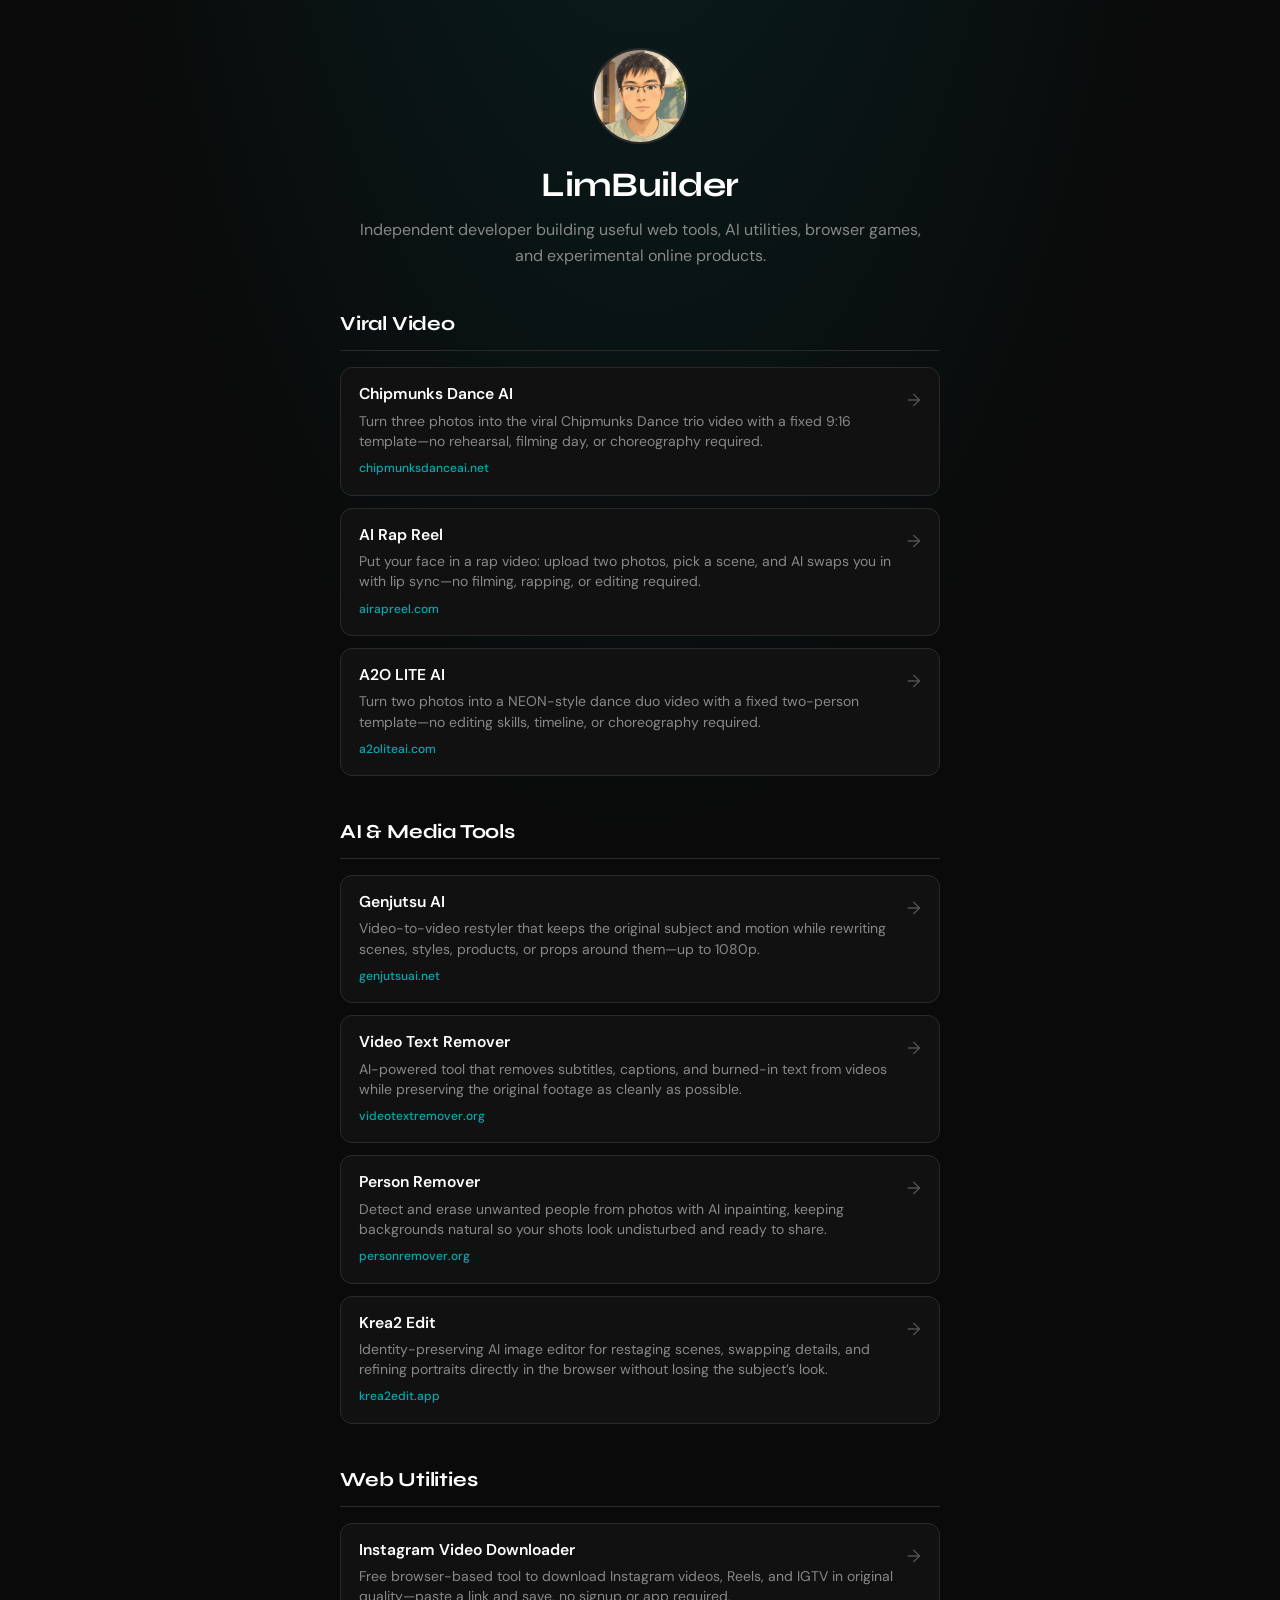
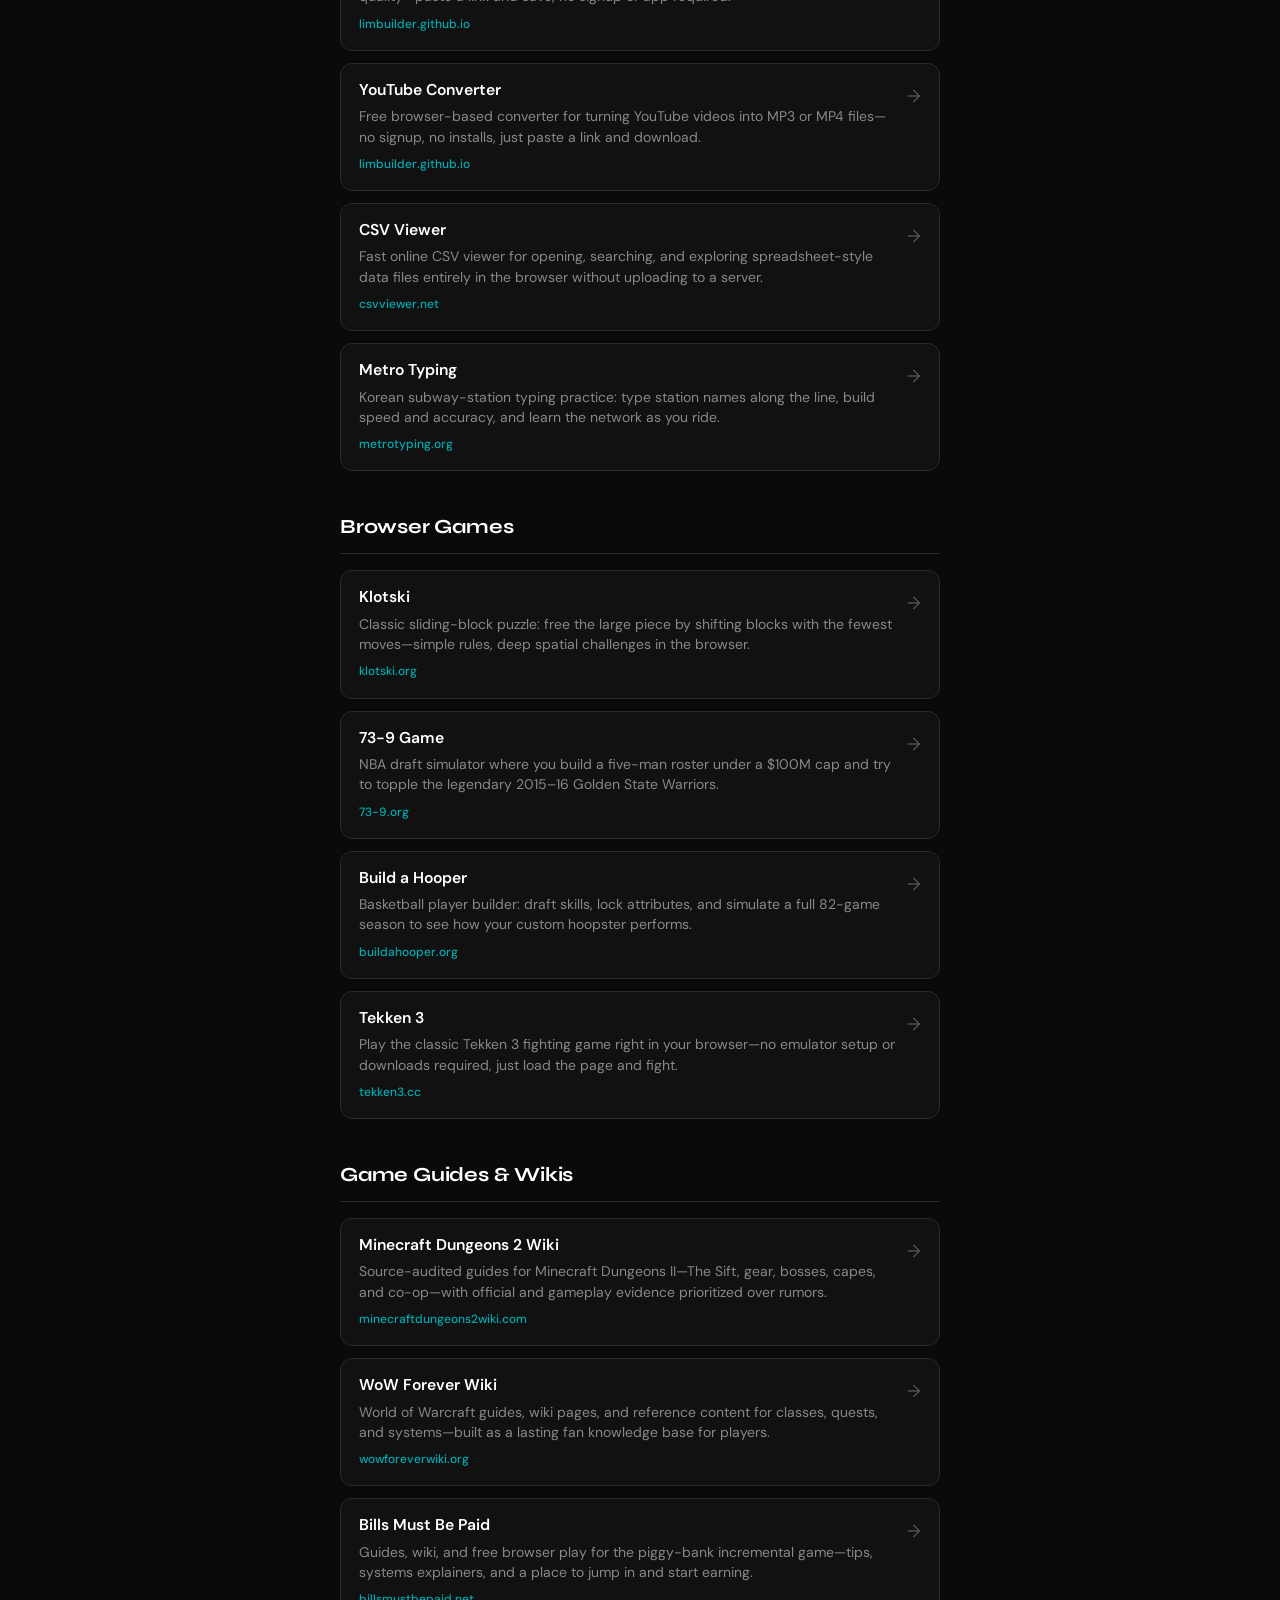
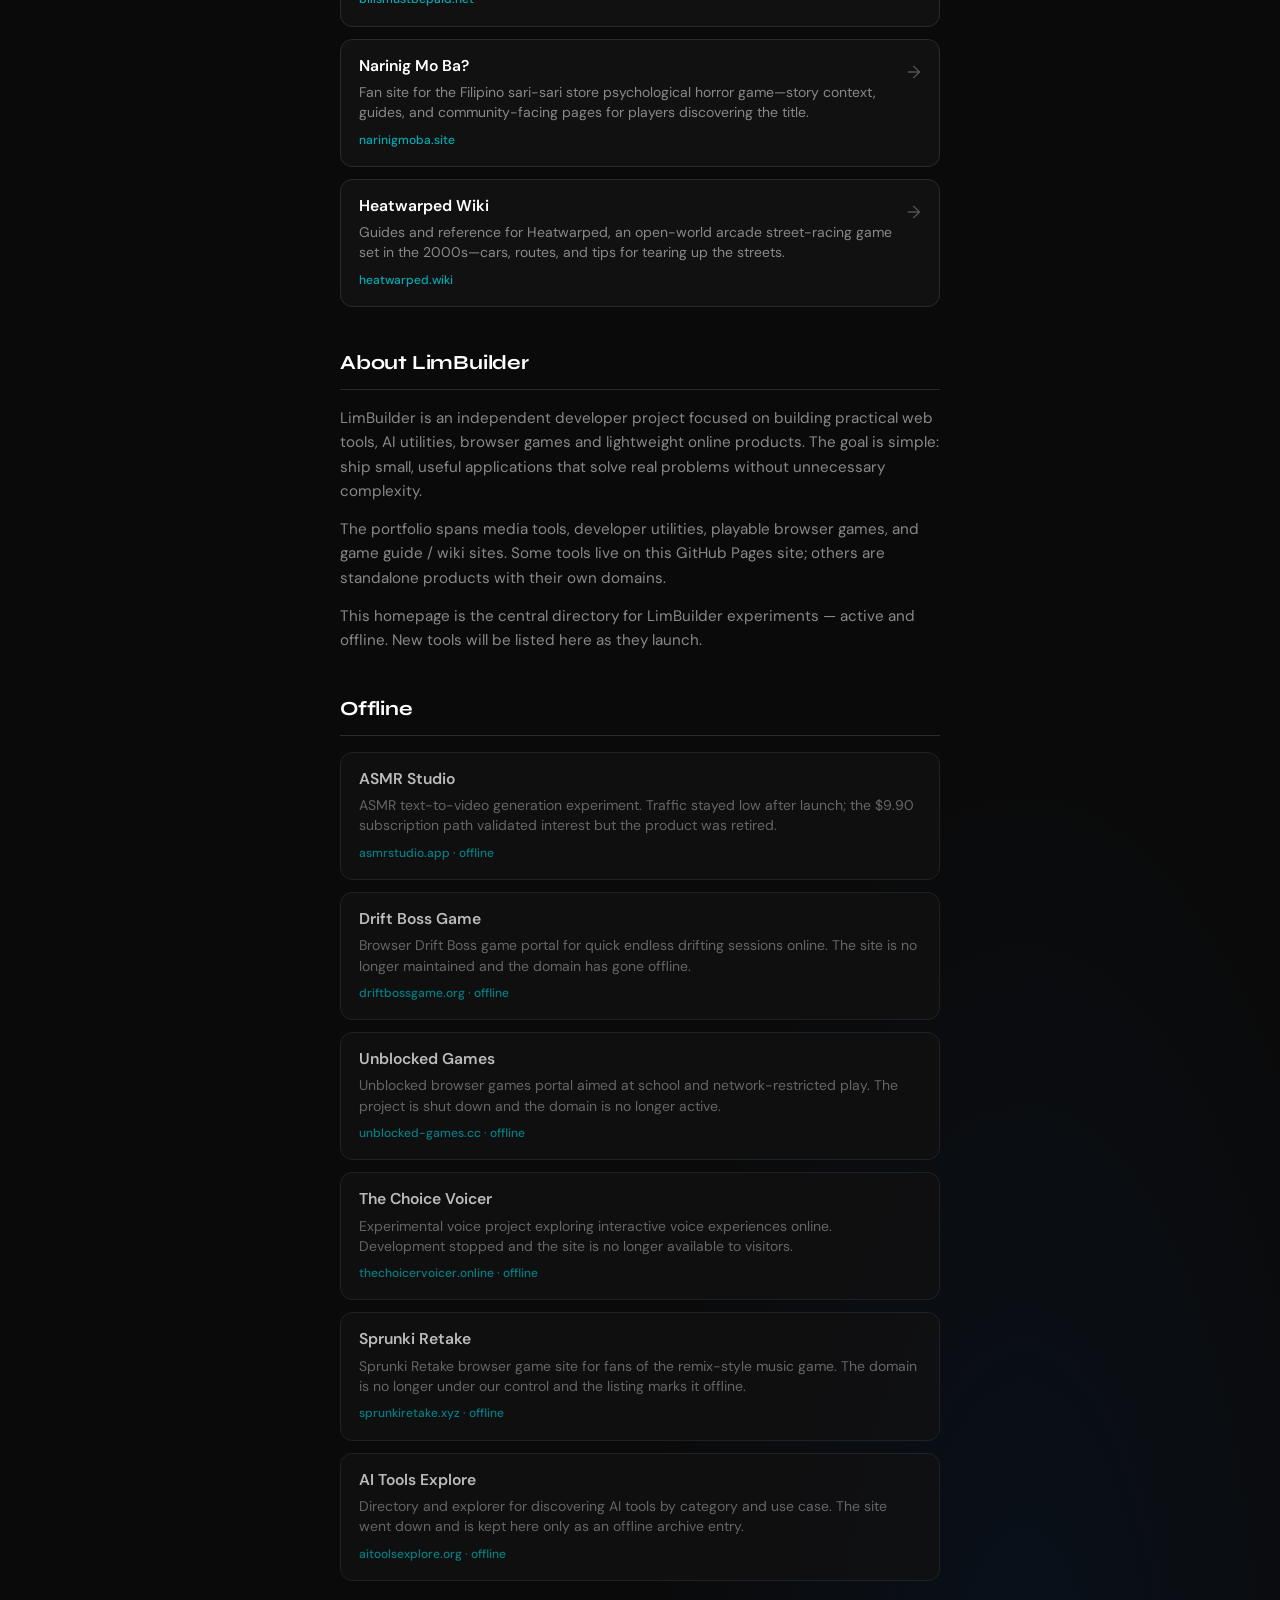
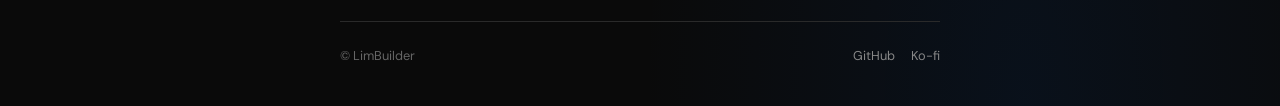
==== commit 7e479c27: "feat: add Viral Video section with Chipmunks Dance AI Group trend video tools together and list chip" ====
--- a/index.html
+++ b/index.html
@@ -68,37 +68,57 @@
     </header>
 
     <main>
+      <section aria-labelledby="viral-heading">
+        <h2 id="viral-heading">Viral Video</h2>
+        <ul class="projects">
+          <li>
+            <article>
+              <a href="https://chipmunksdanceai.net/?utm_source=limbuilder&utm_medium=referral" target="_blank" rel="noopener noreferrer">
+                <div>
+                  <h3>Chipmunks Dance AI</h3>
+                  <p class="desc">
+                    Turn three photos into the viral Chipmunks Dance trio video with a fixed 9:16 template—no rehearsal, filming day, or choreography required.
+                  </p>
+                  <span class="meta">chipmunksdanceai.net</span>
+                </div>
+                <span class="arrow" aria-hidden="true">→</span>
+              </a>
+            </article>
+          </li>
+          <li>
+            <article>
+              <a href="https://airapreel.com/?utm_source=limbuilder&utm_medium=referral" target="_blank" rel="noopener noreferrer">
+                <div>
+                  <h3>AI Rap Reel</h3>
+                  <p class="desc">
+                    Put your face in a rap video: upload two photos, pick a scene, and AI swaps you in with lip sync—no filming, rapping, or editing required.
+                  </p>
+                  <span class="meta">airapreel.com</span>
+                </div>
+                <span class="arrow" aria-hidden="true">→</span>
+              </a>
+            </article>
+          </li>
+          <li>
+            <article>
+              <a href="https://a2oliteai.com/?utm_source=limbuilder&utm_medium=referral" target="_blank" rel="noopener noreferrer">
+                <div>
+                  <h3>A2O LITE AI</h3>
+                  <p class="desc">
+                    Turn two photos into a NEON-style dance duo video with a fixed two-person template—no editing skills, timeline, or choreography required.
+                  </p>
+                  <span class="meta">a2oliteai.com</span>
+                </div>
+                <span class="arrow" aria-hidden="true">→</span>
+              </a>
+            </article>
+          </li>
+        </ul>
+      </section>
+
       <section aria-labelledby="ai-heading">
         <h2 id="ai-heading">AI &amp; Media Tools</h2>
         <ul class="projects">
-          <li>
-            <article>
-              <a href="https://airapreel.com/?utm_source=limbuilder&utm_medium=referral" target="_blank" rel="noopener noreferrer">
-                <div>
-                  <h3>AI Rap Reel</h3>
-                  <p class="desc">
-                    Put your face in a rap video: upload two photos, pick a scene, and AI swaps you in with lip sync—no filming, rapping, or editing required.
-                  </p>
-                  <span class="meta">airapreel.com</span>
-                </div>
-                <span class="arrow" aria-hidden="true">→</span>
-              </a>
-            </article>
-          </li>
-          <li>
-            <article>
-              <a href="https://a2oliteai.com/?utm_source=limbuilder&utm_medium=referral" target="_blank" rel="noopener noreferrer">
-                <div>
-                  <h3>A2O LITE AI</h3>
-                  <p class="desc">
-                    Turn two photos into a NEON-style dance duo video with a fixed two-person template—no editing skills, timeline, or choreography required.
-                  </p>
-                  <span class="meta">a2oliteai.com</span>
-                </div>
-                <span class="arrow" aria-hidden="true">→</span>
-              </a>
-            </article>
-          </li>
           <li>
             <article>
               <a href="https://genjutsuai.net/?utm_source=limbuilder&utm_medium=referral" target="_blank" rel="noopener noreferrer">
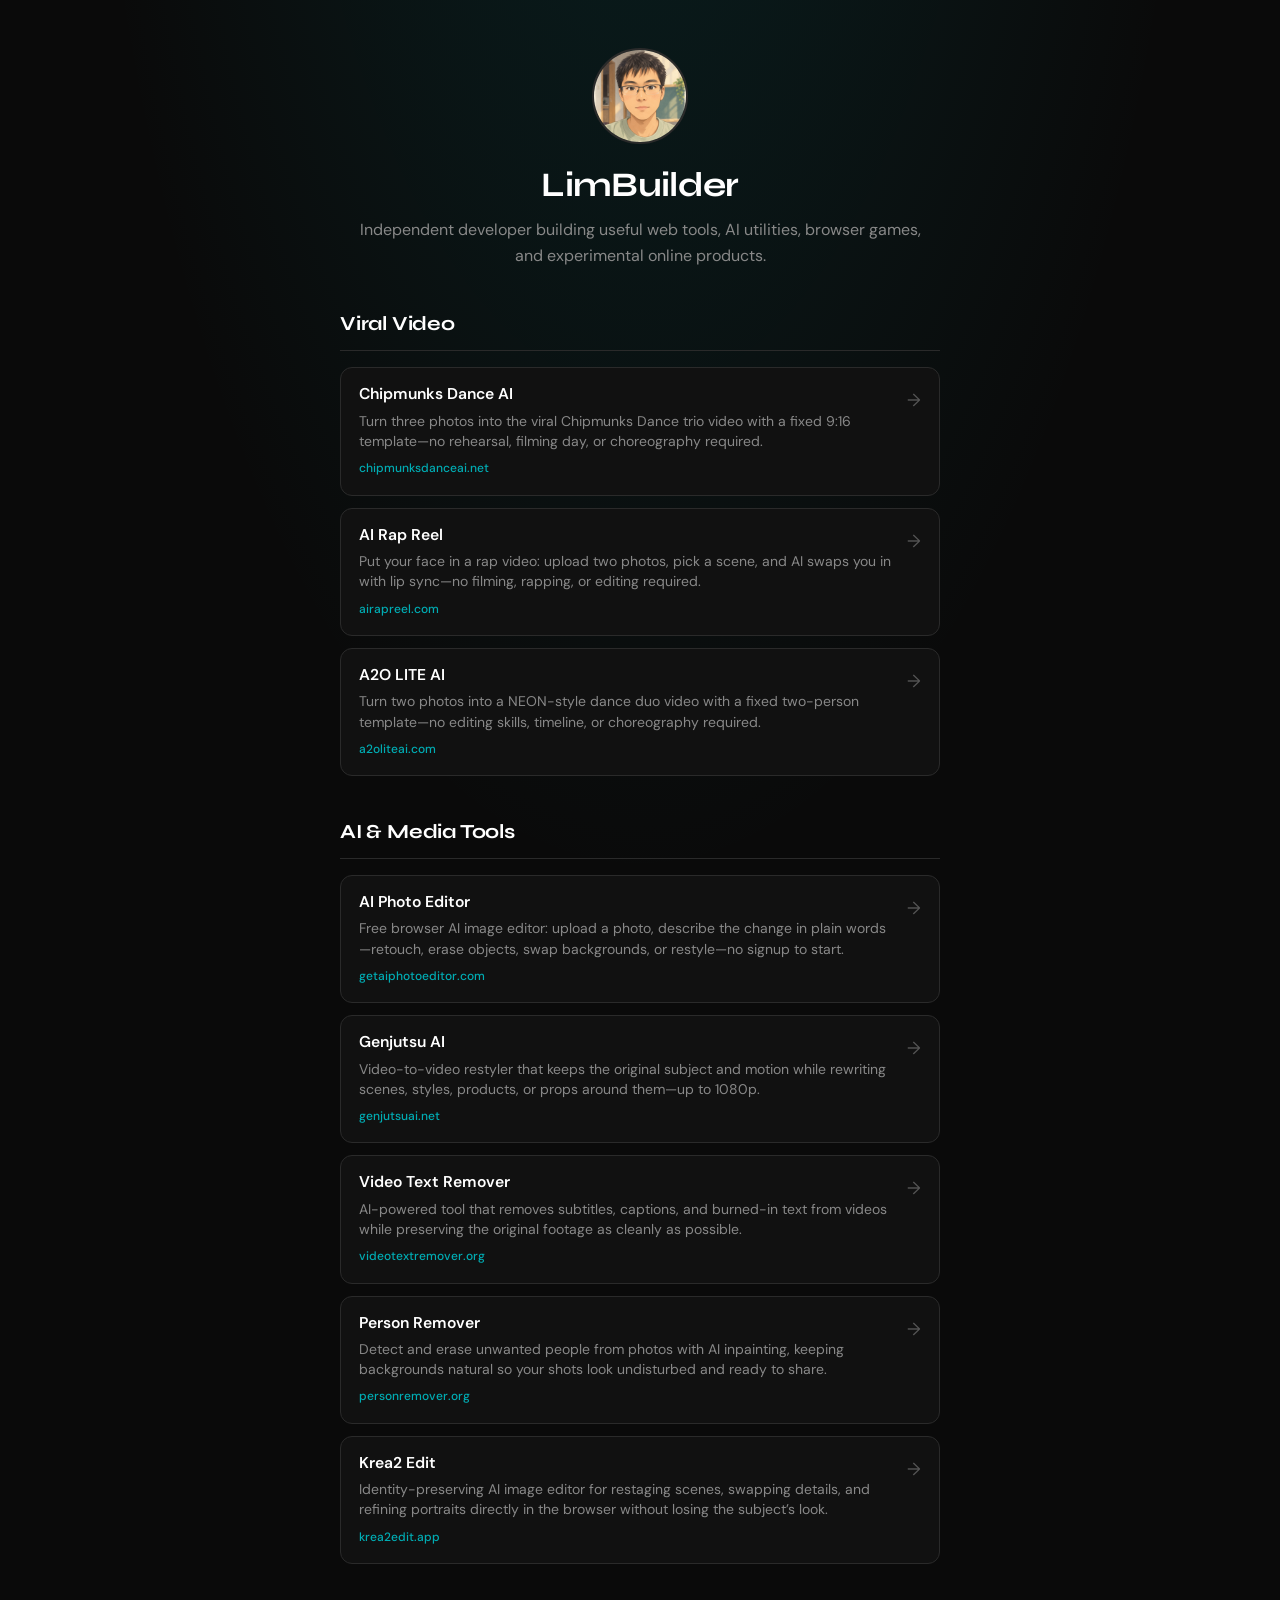
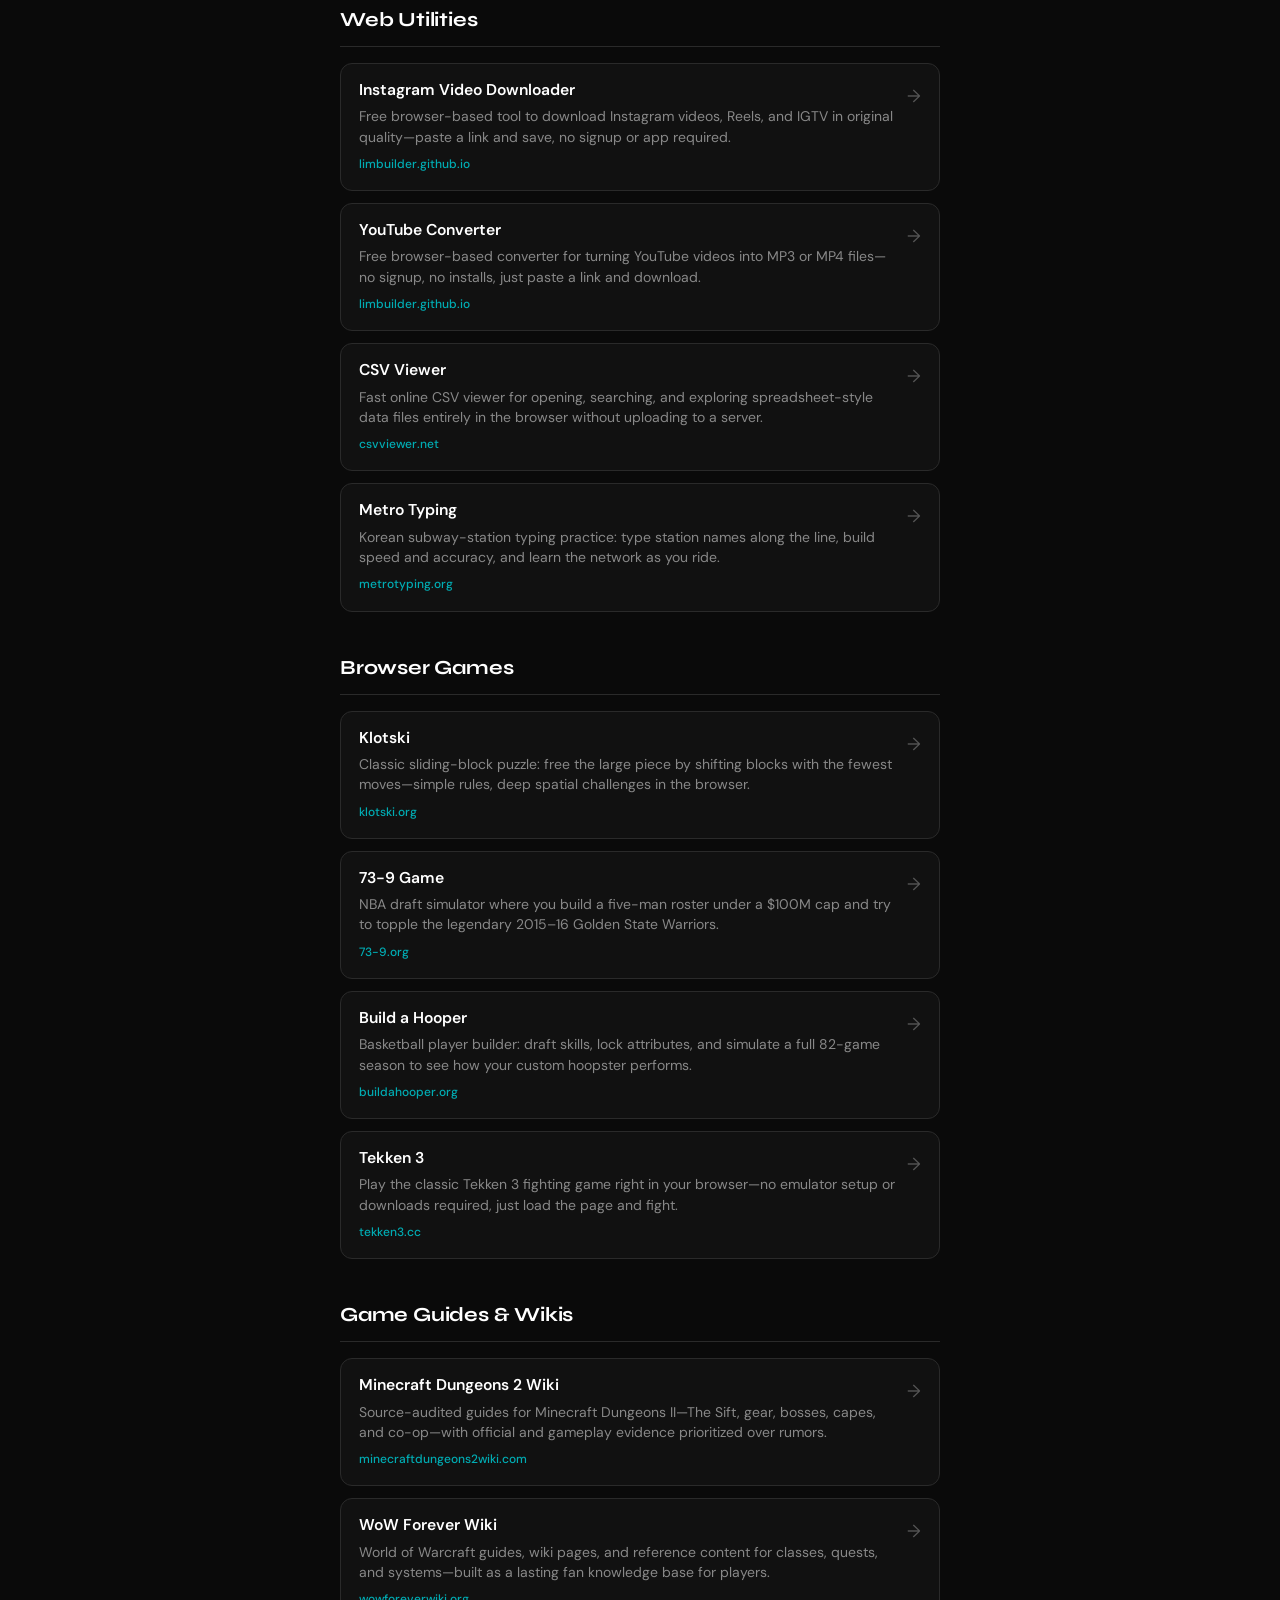
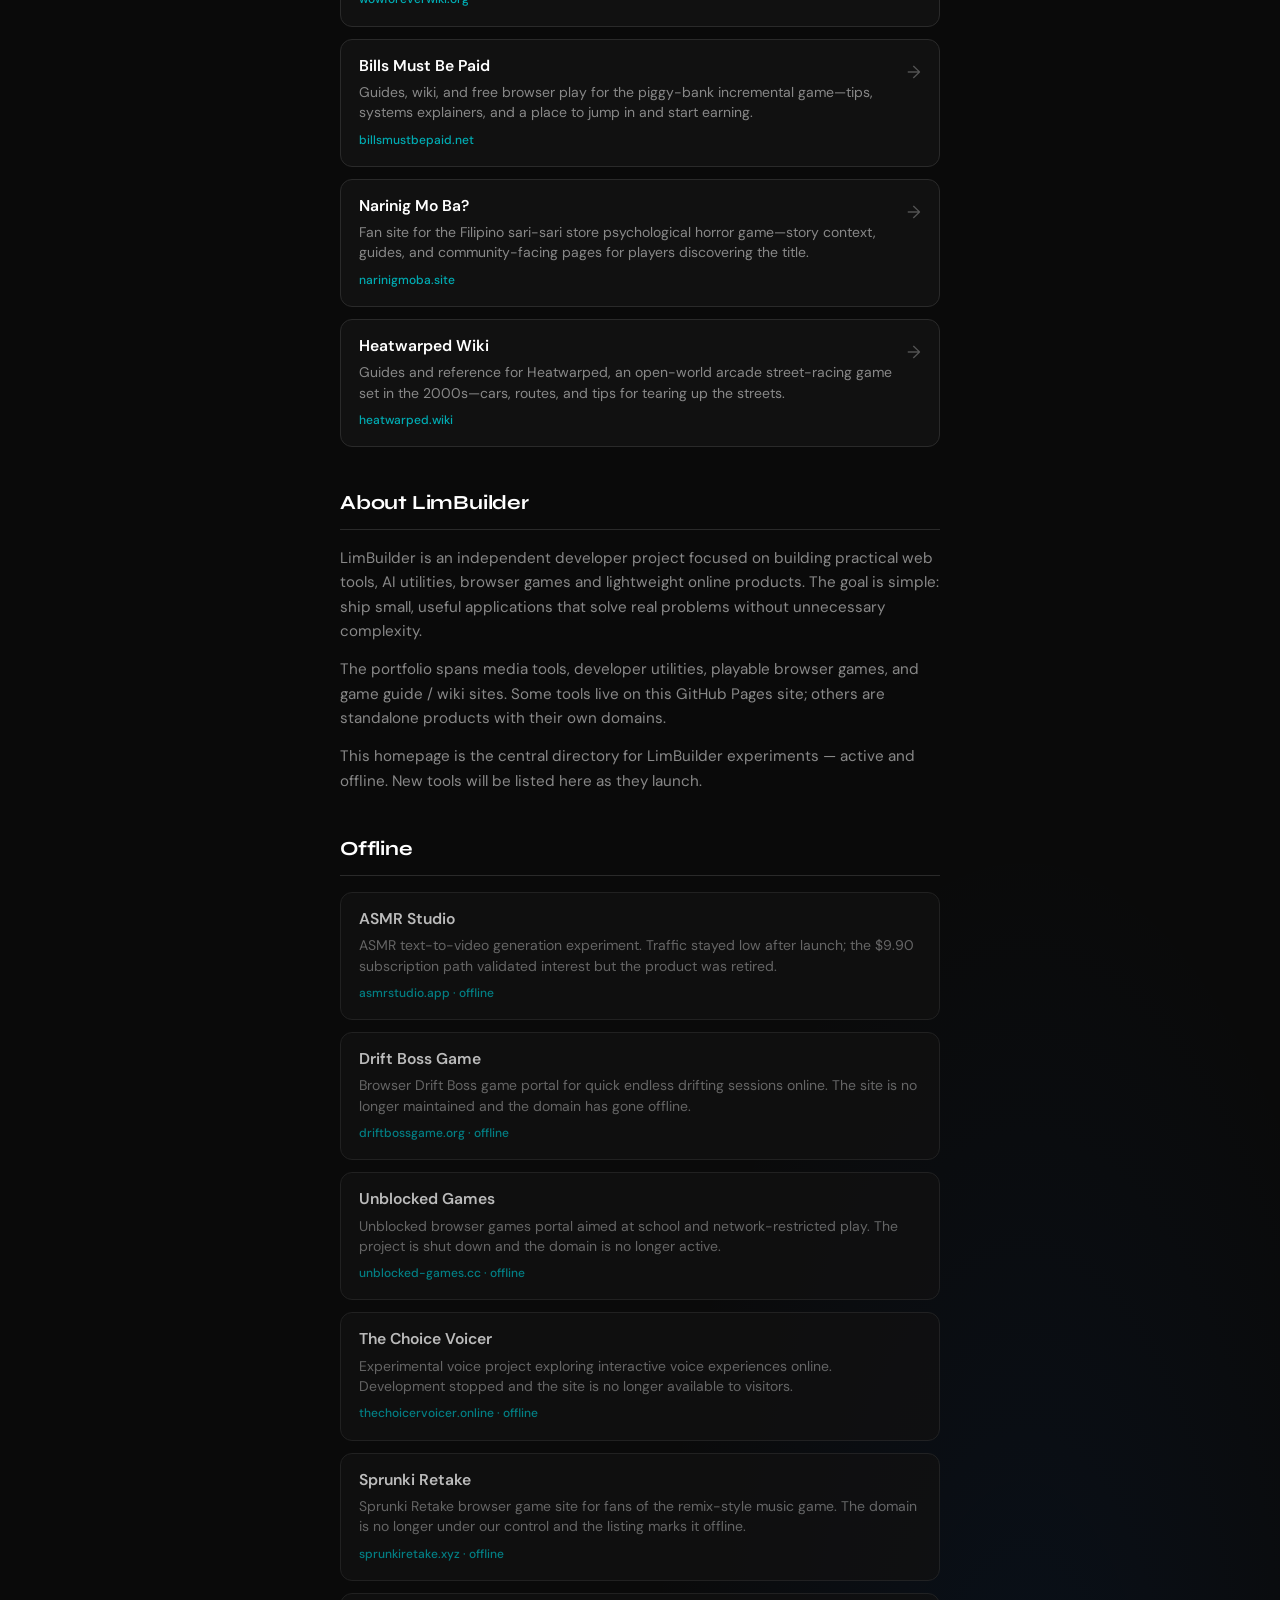
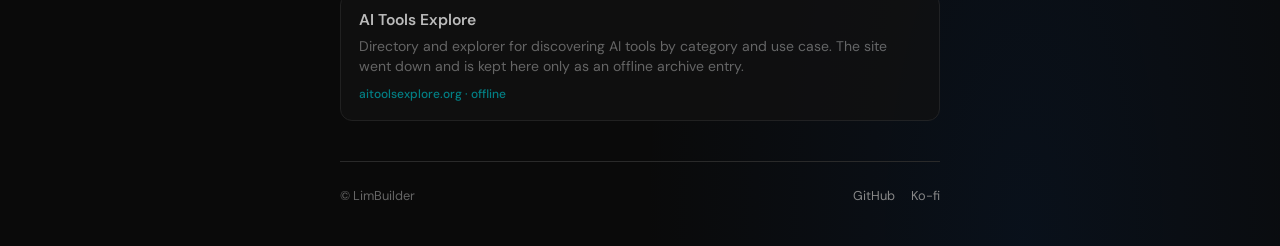
==== commit 1f4af5b7: "feat: add AI Photo Editor to the AI & Media Tools portfolio Co-authored-by: Cursor <cursoragent@curs" ====
--- a/index.html
+++ b/index.html
@@ -121,6 +121,20 @@
         <ul class="projects">
           <li>
             <article>
+              <a href="https://getaiphotoeditor.com/?utm_source=limbuilder&utm_medium=referral" target="_blank" rel="noopener noreferrer">
+                <div>
+                  <h3>AI Photo Editor</h3>
+                  <p class="desc">
+                    Free browser AI image editor: upload a photo, describe the change in plain words—retouch, erase objects, swap backgrounds, or restyle—no signup to start.
+                  </p>
+                  <span class="meta">getaiphotoeditor.com</span>
+                </div>
+                <span class="arrow" aria-hidden="true">→</span>
+              </a>
+            </article>
+          </li>
+          <li>
+            <article>
               <a href="https://genjutsuai.net/?utm_source=limbuilder&utm_medium=referral" target="_blank" rel="noopener noreferrer">
                 <div>
                   <h3>Genjutsu AI</h3>
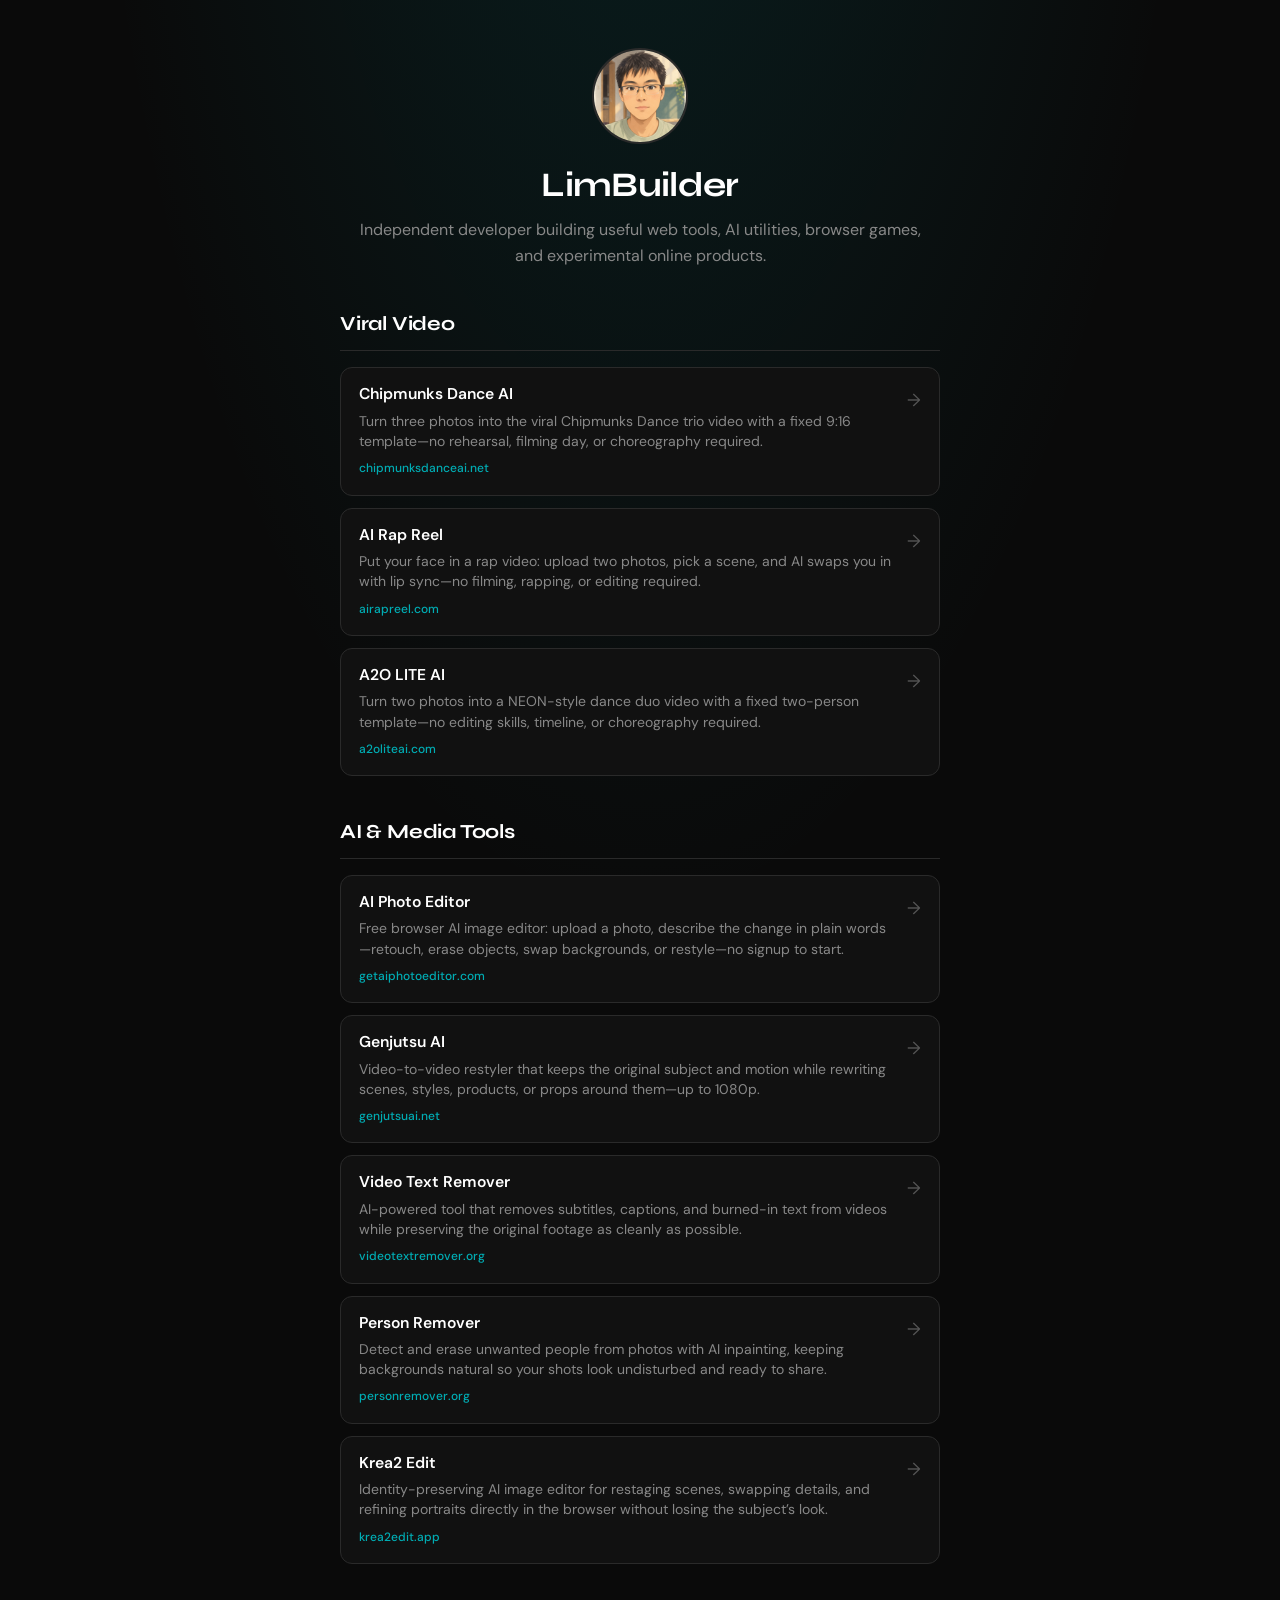
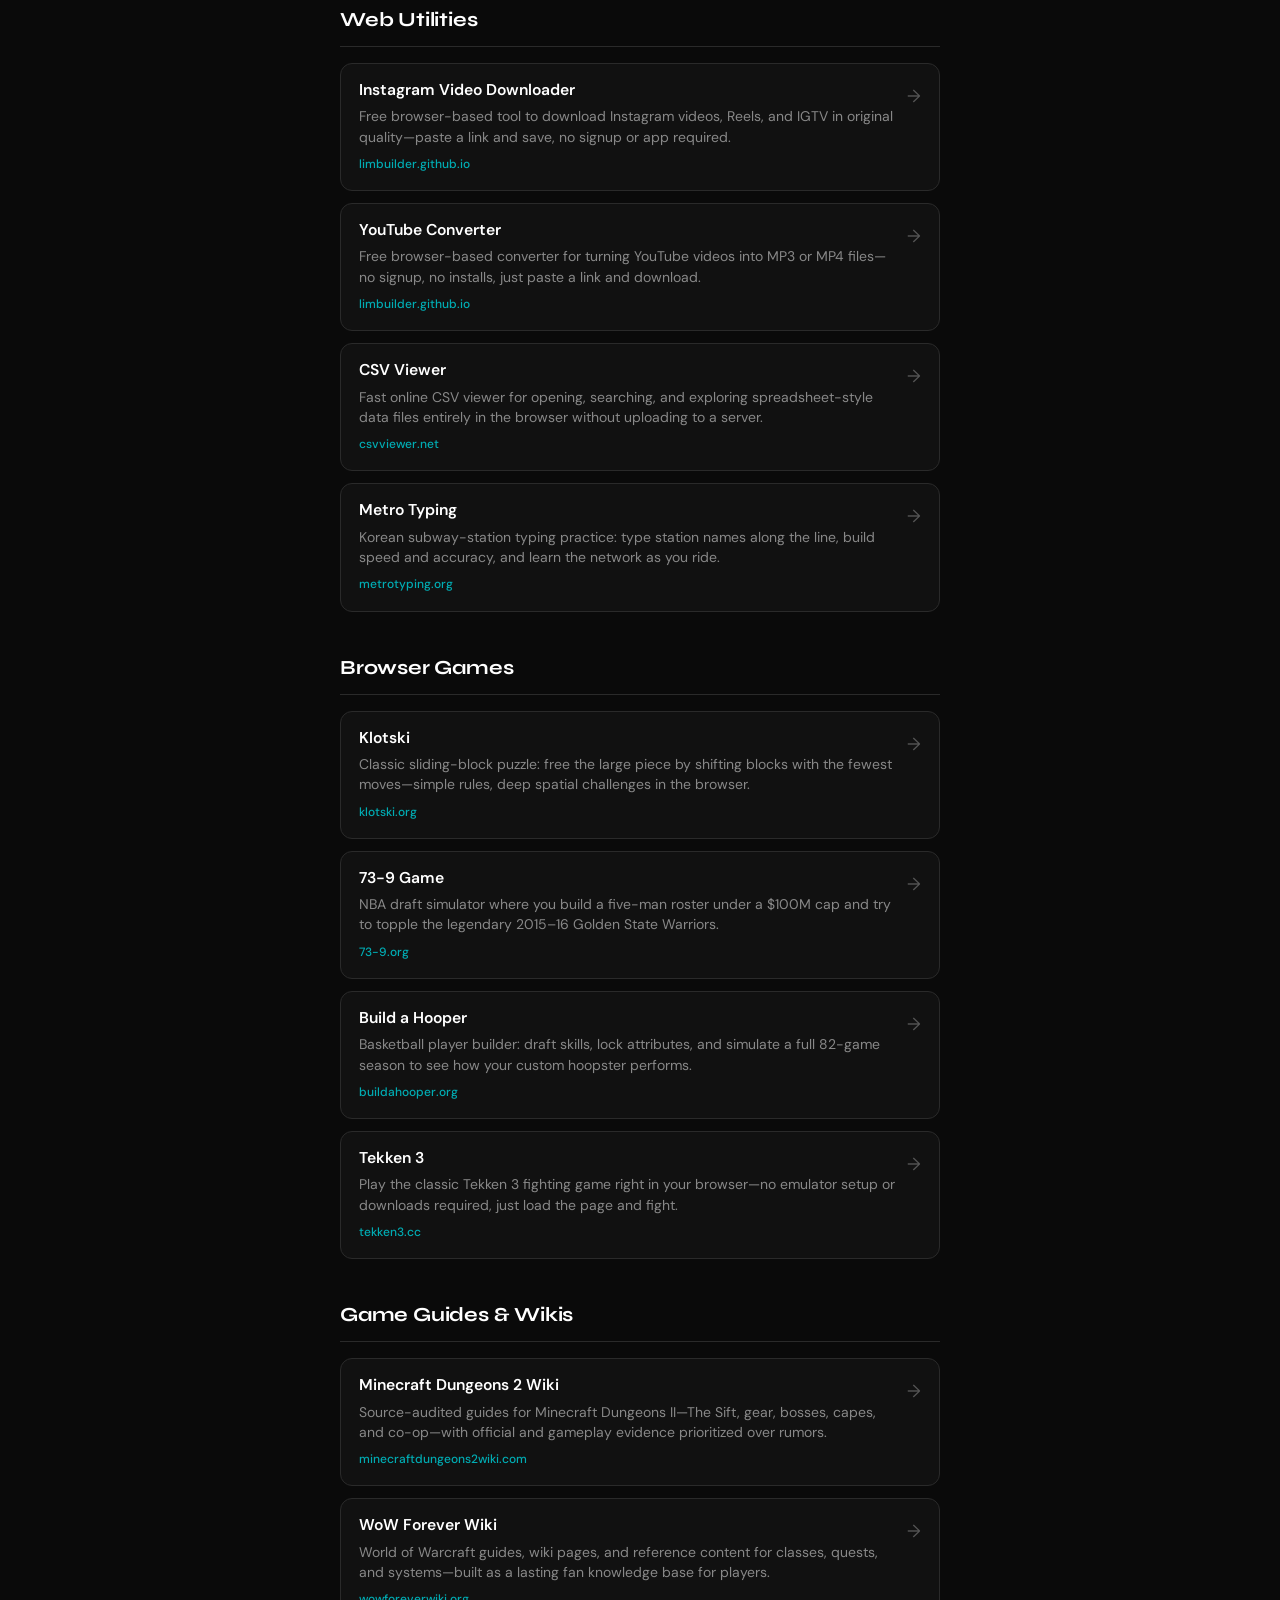
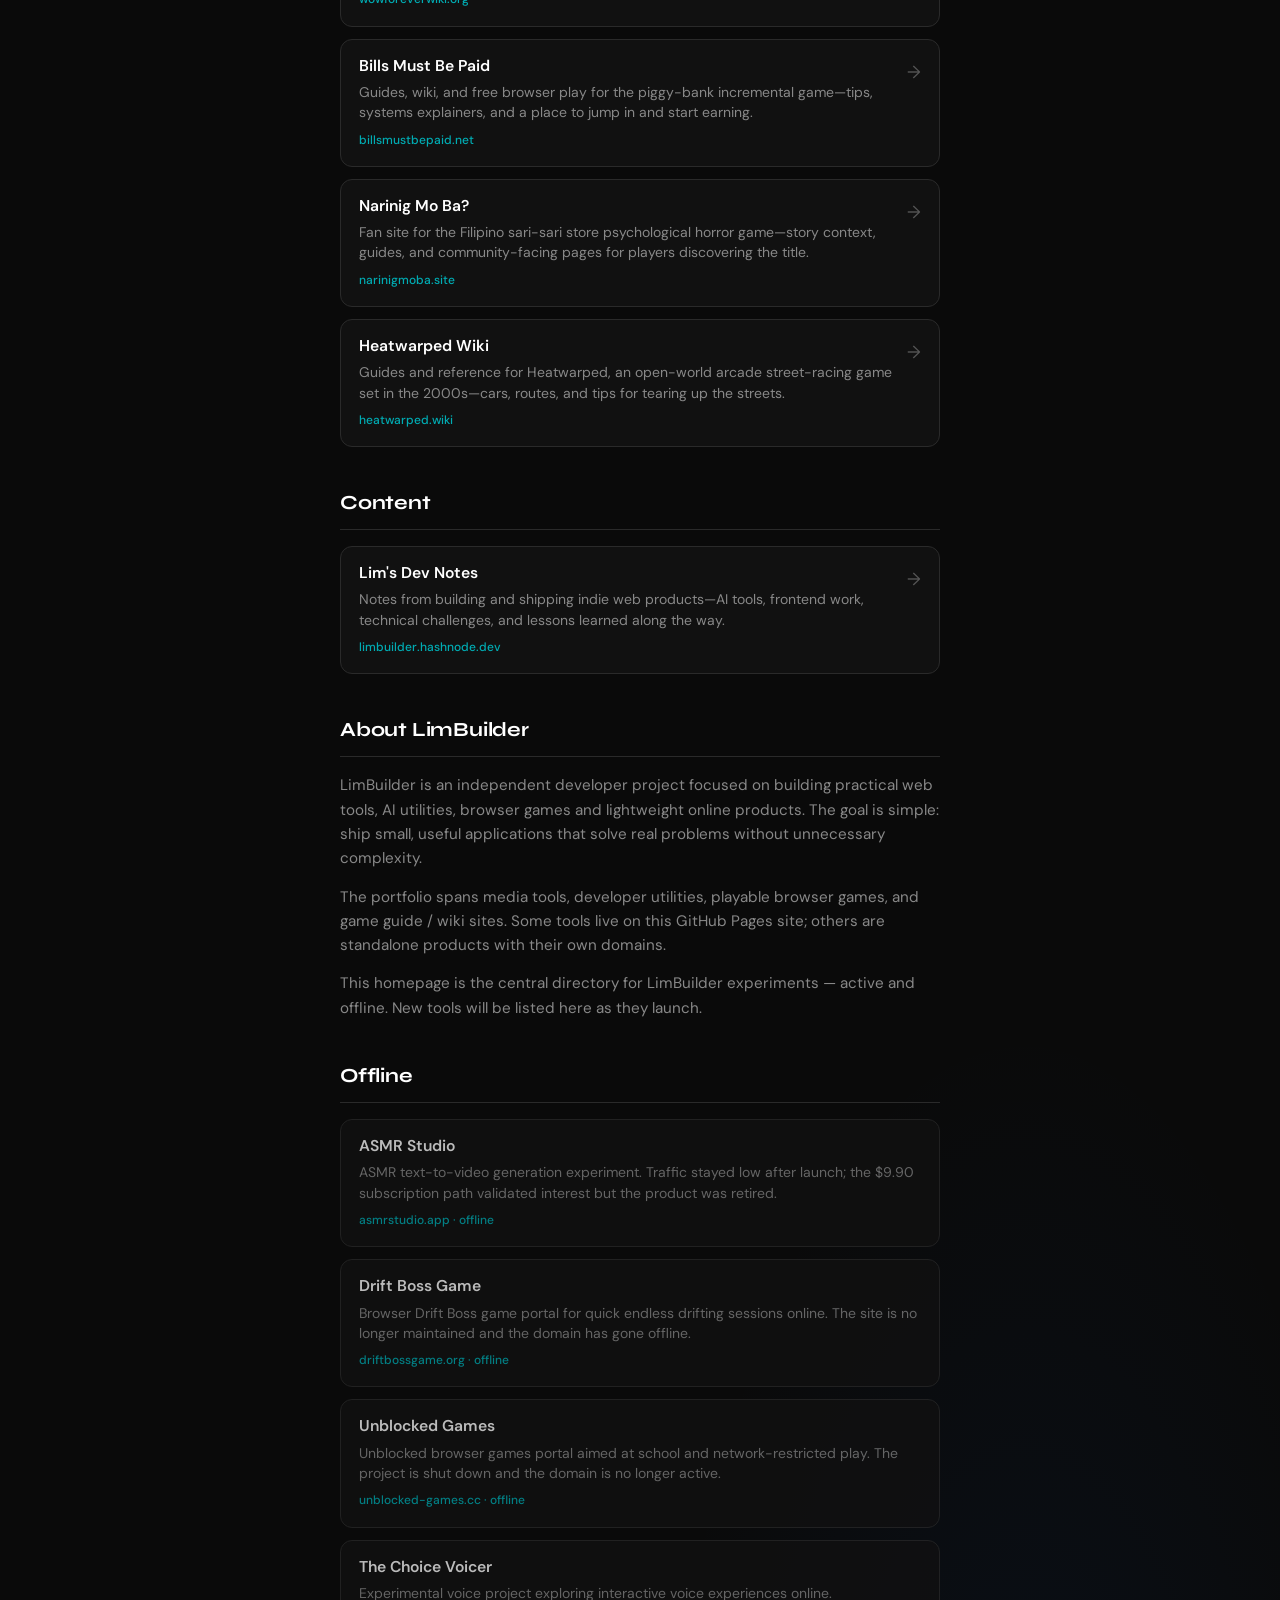
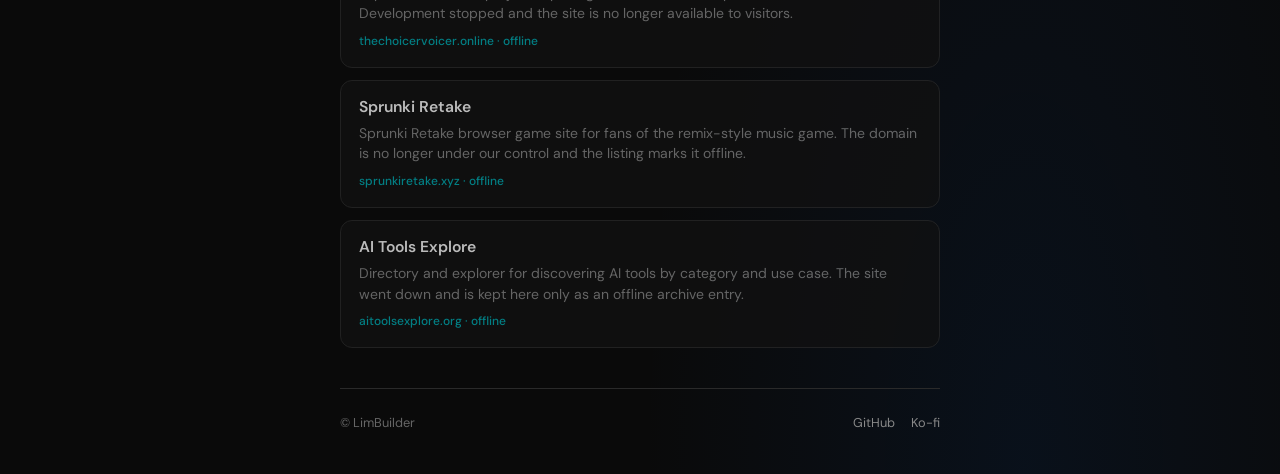
==== commit 3450f3bb: "feat: add Content section with Lim's Dev Notes blog Co-authored-by: Cursor <cursoragent@cursor.com>" ====
--- a/index.html
+++ b/index.html
@@ -392,6 +392,26 @@
         </ul>
       </section>
 
+      <section aria-labelledby="content-heading">
+        <h2 id="content-heading">Content</h2>
+        <ul class="projects">
+          <li>
+            <article>
+              <a href="https://limbuilder.hashnode.dev/?utm_source=limbuilder&utm_medium=referral" target="_blank" rel="noopener noreferrer">
+                <div>
+                  <h3>Lim's Dev Notes</h3>
+                  <p class="desc">
+                    Notes from building and shipping indie web products—AI tools, frontend work, technical challenges, and lessons learned along the way.
+                  </p>
+                  <span class="meta">limbuilder.hashnode.dev</span>
+                </div>
+                <span class="arrow" aria-hidden="true">→</span>
+              </a>
+            </article>
+          </li>
+        </ul>
+      </section>
+
       <section class="about" aria-labelledby="about-heading">
         <h2 id="about-heading">About LimBuilder</h2>
         <p>
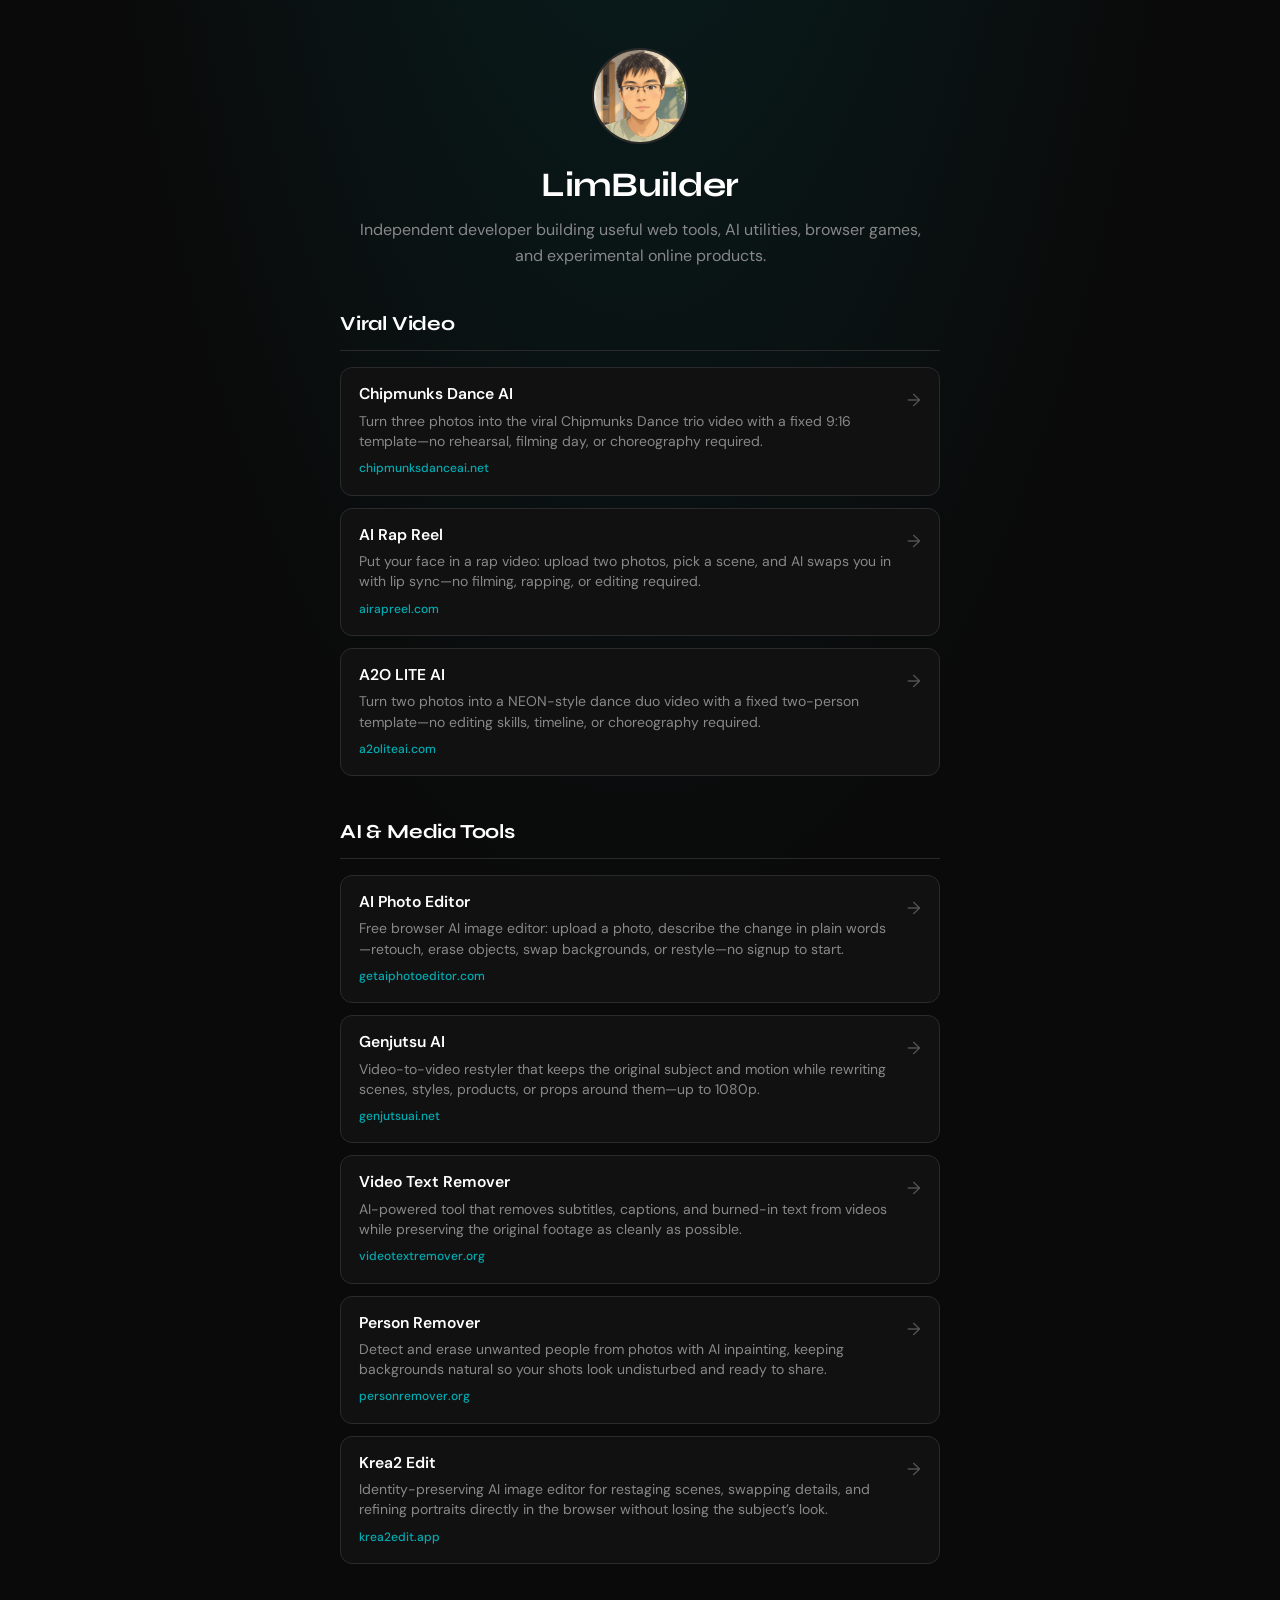
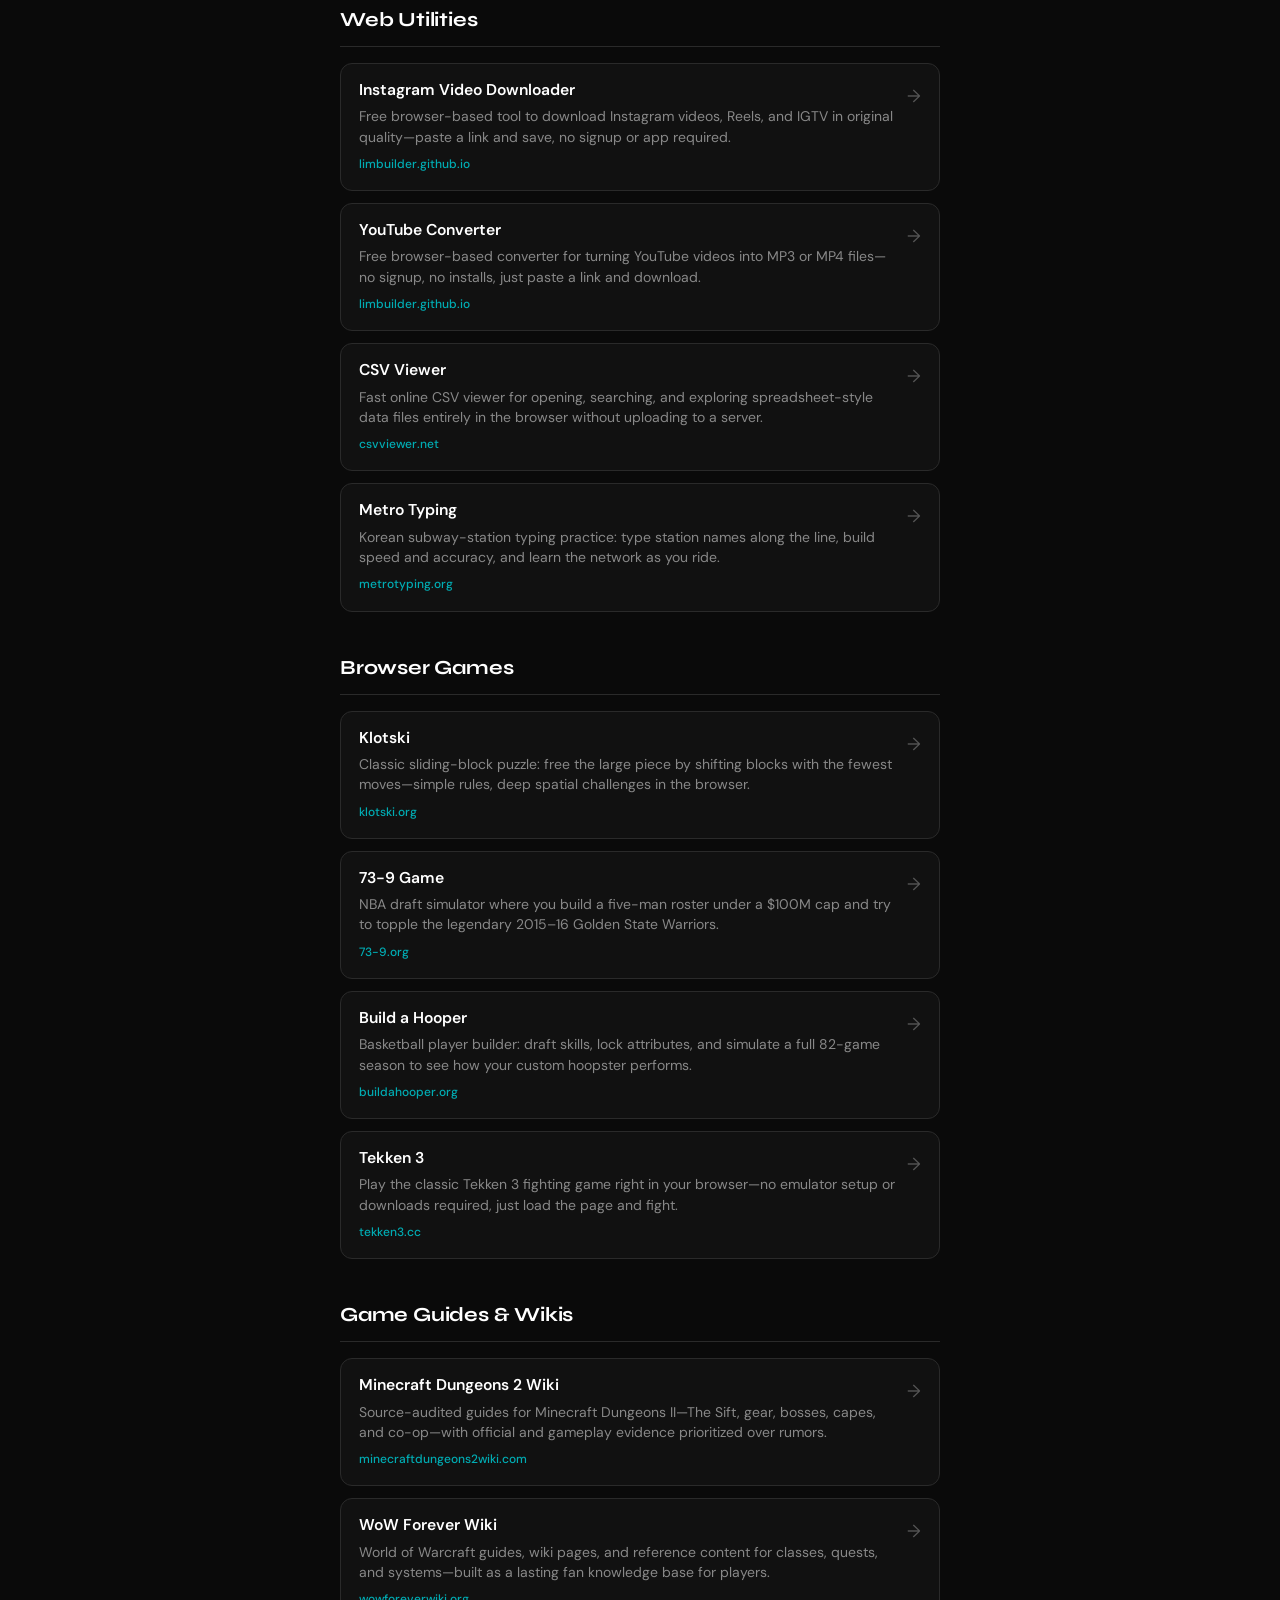
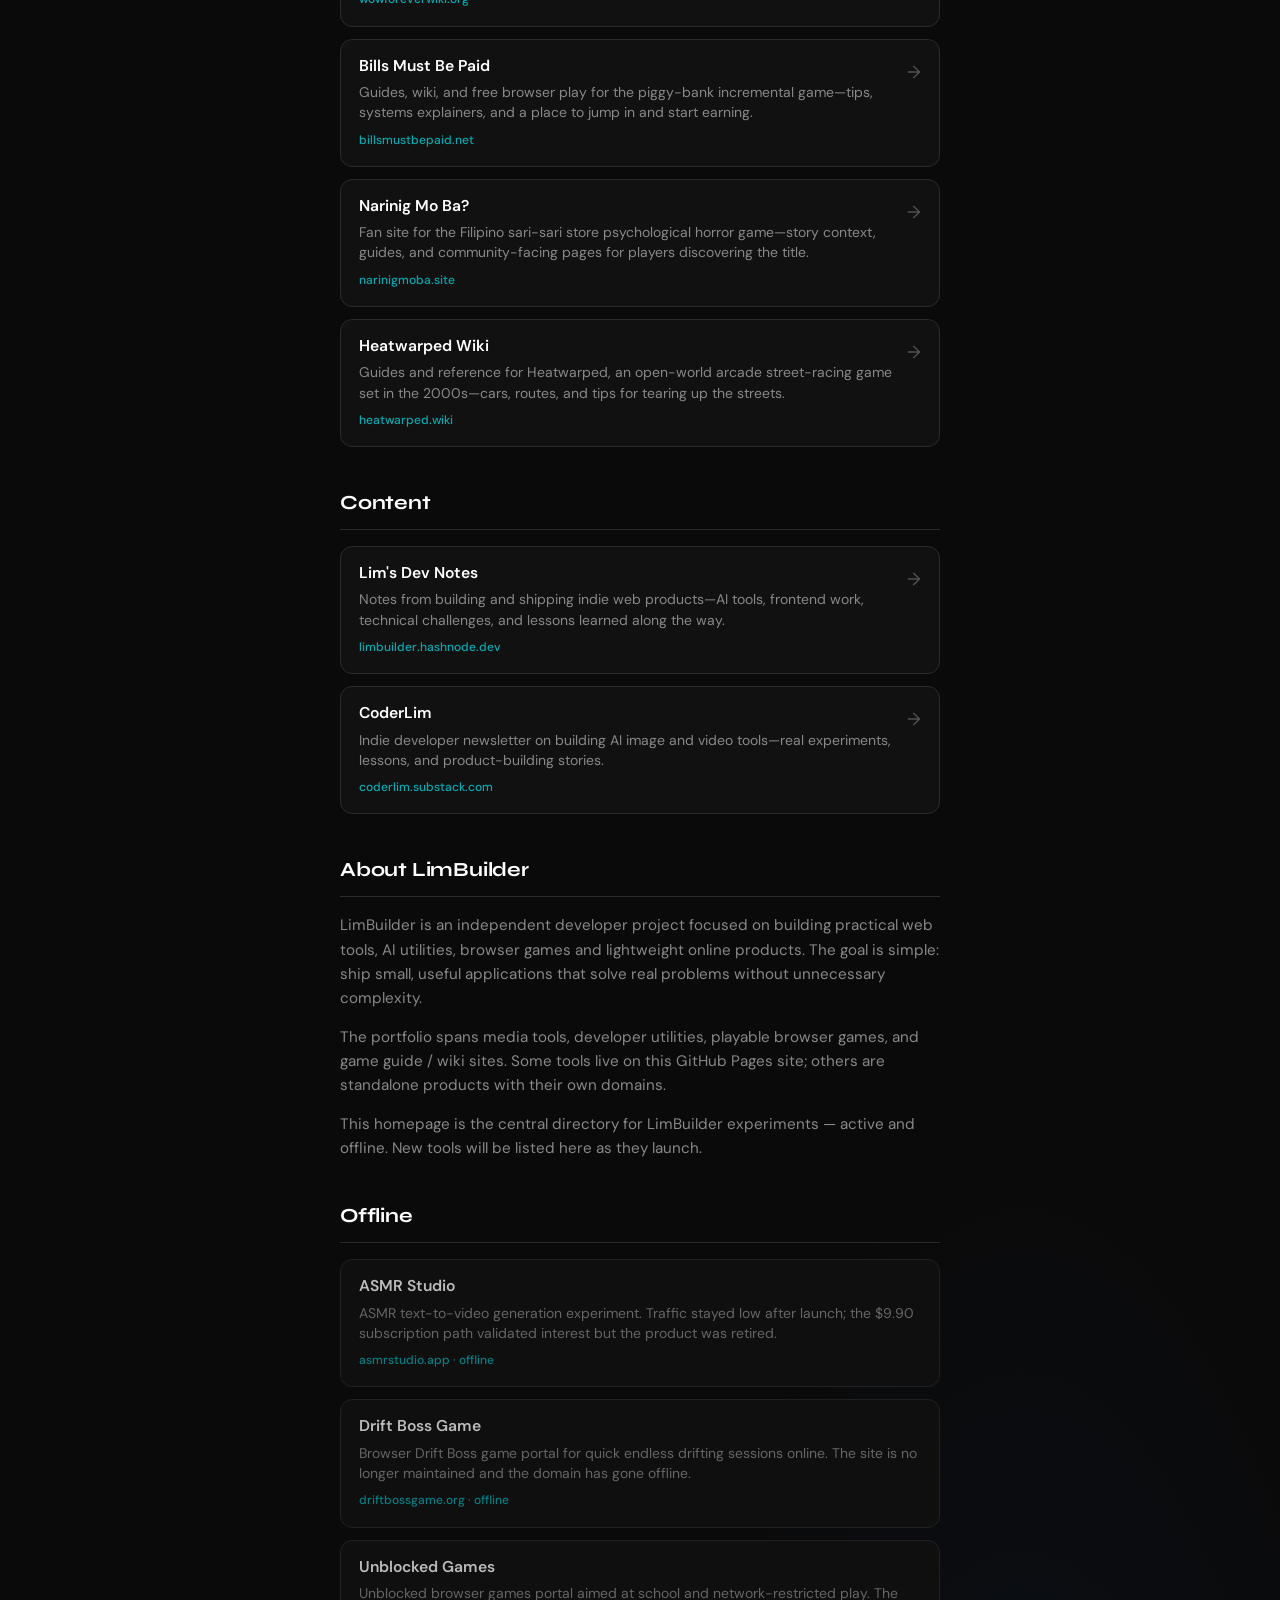
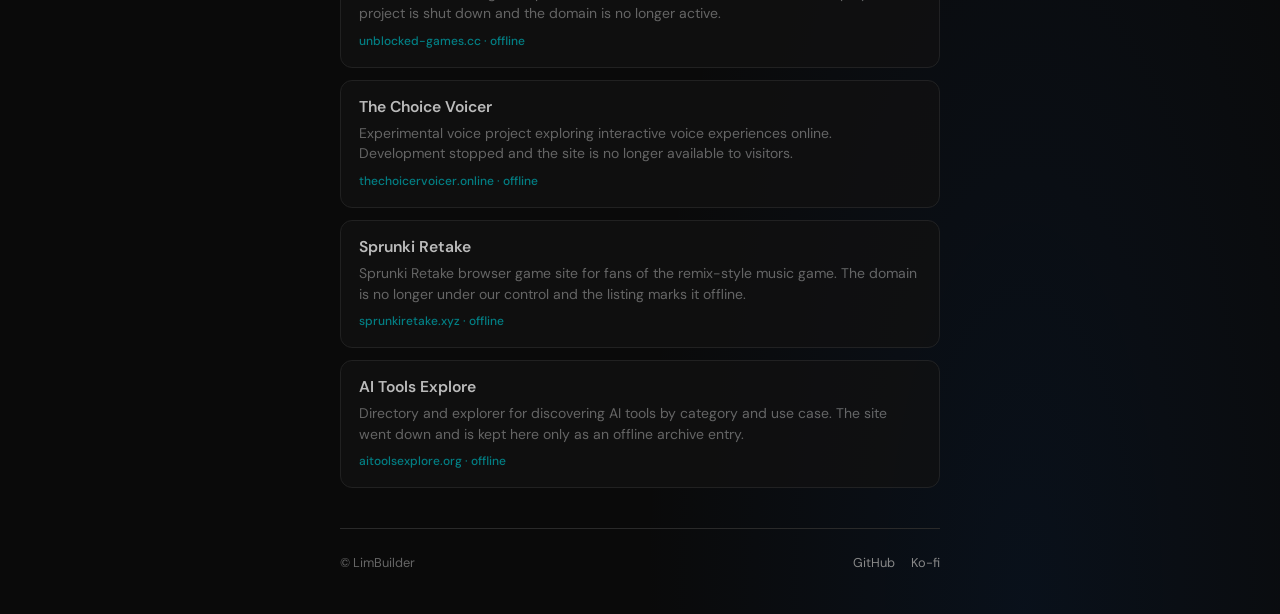
==== commit d9714d17: "feat: add CoderLim Substack to the Content section Co-authored-by: Cursor <cursoragent@cursor.com>" ====
--- a/index.html
+++ b/index.html
@@ -409,6 +409,20 @@
               </a>
             </article>
           </li>
+          <li>
+            <article>
+              <a href="https://coderlim.substack.com/?utm_source=limbuilder&utm_medium=referral" target="_blank" rel="noopener noreferrer">
+                <div>
+                  <h3>CoderLim</h3>
+                  <p class="desc">
+                    Indie developer newsletter on building AI image and video tools—real experiments, lessons, and product-building stories.
+                  </p>
+                  <span class="meta">coderlim.substack.com</span>
+                </div>
+                <span class="arrow" aria-hidden="true">→</span>
+              </a>
+            </article>
+          </li>
         </ul>
       </section>
 
